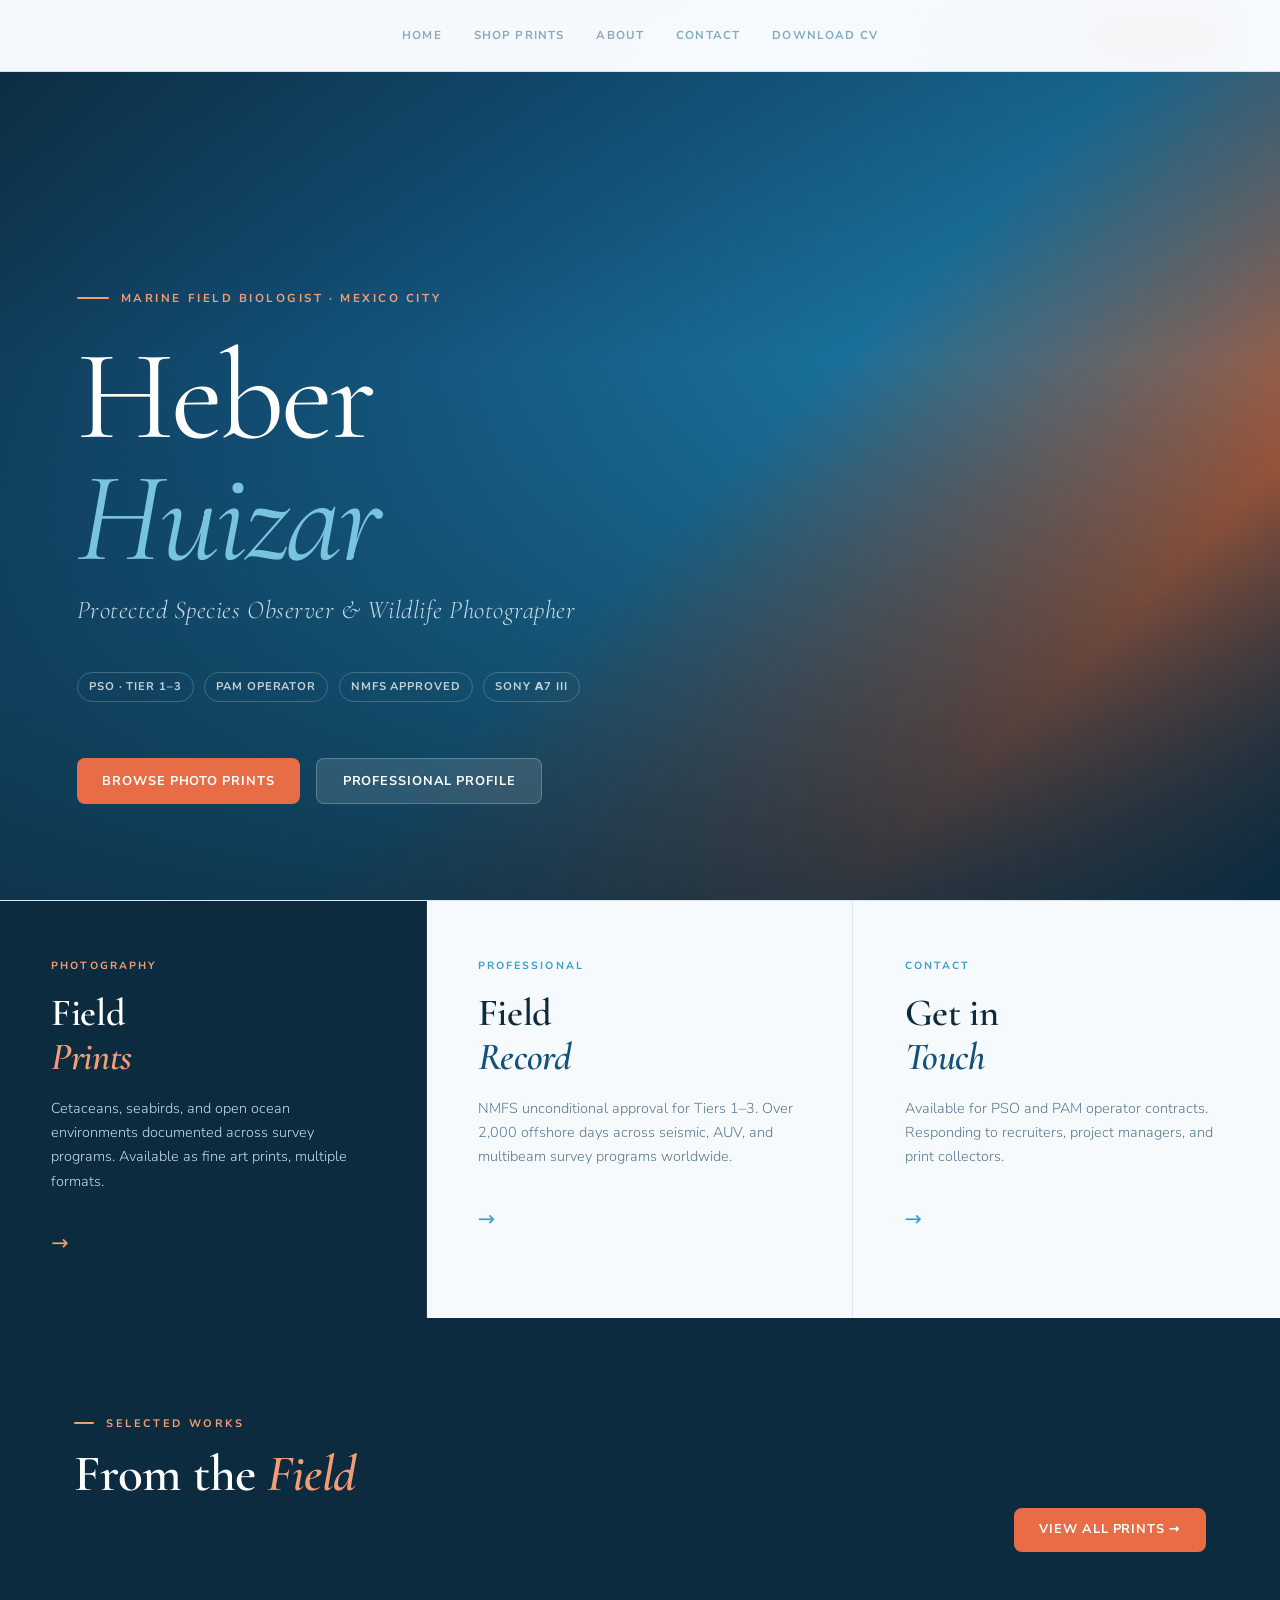
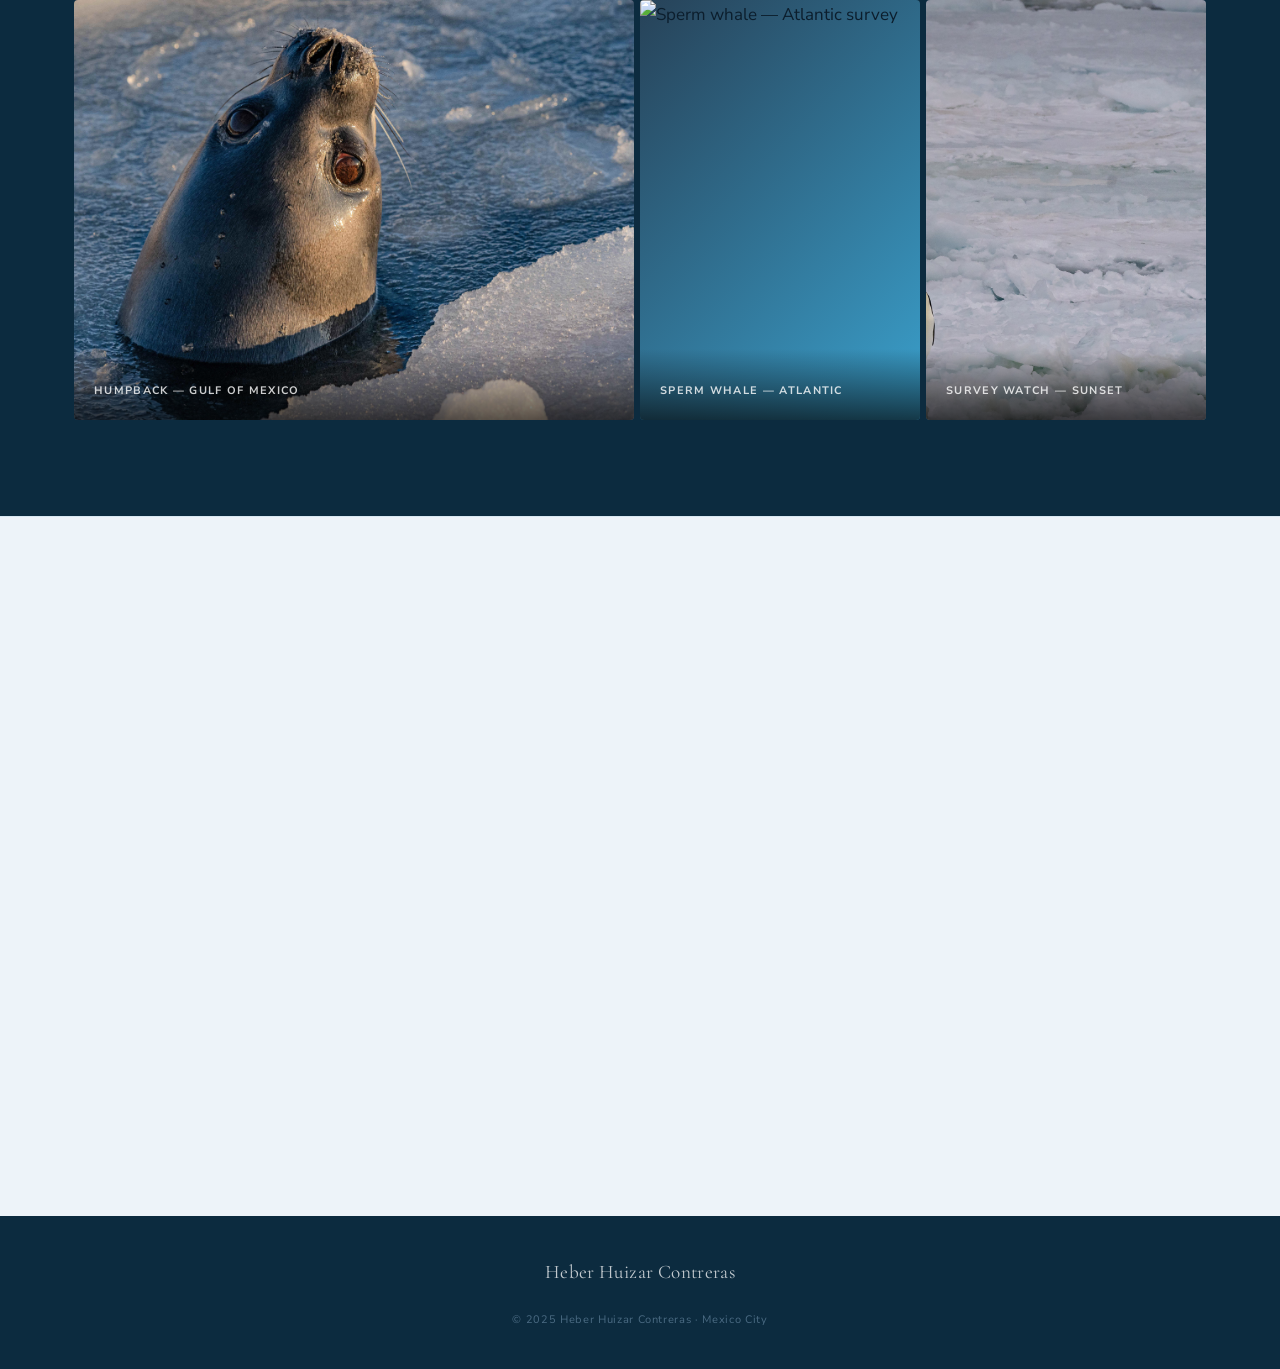
==== index.html @ abb244dd "Update index.html" ====
<!DOCTYPE html>
<html lang="en">
<head>
<meta charset="UTF-8">
<meta name="viewport" content="width=device-width, initial-scale=1.0">
<title>Heber Huizar Contreras — Marine Field Biologist & PSO</title>
<link rel="stylesheet" href="style.css">
<style>
#hero {
  min-height: 100vh;
  display: flex; flex-direction: column; justify-content: flex-end;
  padding: calc(var(--nav-h) + 6rem) clamp(1.5rem, 6vw, 5rem) 6rem;
  position: relative; overflow: hidden;
}
.hero-photo-bg {
  position: absolute; inset: 0;
  background:
    linear-gradient(180deg, rgba(12,43,63,0.3) 0%, rgba(12,43,63,0.1) 40%, rgba(12,43,63,0.82) 100%),
    linear-gradient(135deg, #0c2b3f 0%, #13527a 30%, #1b78a5 55%, #c06038 80%, #0c2b3f 100%);
}
.hero-content { position: relative; z-index: 1; max-width: var(--max-w); margin: 0 auto; width: 100%; }
.hero-eyebrow {
  display: inline-flex; align-items: center; gap: 0.75rem;
  font-size: 0.72rem; font-weight: 700; letter-spacing: 0.22em; text-transform: uppercase;
  color: var(--peach); margin-bottom: 1.75rem;
}
.hero-eyebrow::before { content: ''; width: 32px; height: 2px; background: var(--peach); border-radius: 2px; }
.hero-name {
  font-family: var(--serif);
  font-size: clamp(4rem, 10vw, 8.5rem);
  font-weight: 400; line-height: 0.95; color: #fff;
  letter-spacing: -0.025em; margin-bottom: 0.5rem;
}
.hero-name em { font-style: italic; color: var(--horizon); }
.hero-role {
  font-family: var(--serif); font-size: clamp(1.1rem, 2.5vw, 1.6rem);
  font-weight: 300; font-style: italic; color: var(--cloud);
  margin-bottom: 2.5rem; letter-spacing: 0.02em;
}
.hero-tags { display: flex; flex-wrap: wrap; gap: 0.65rem; margin-bottom: 3.5rem; }
.htag {
  font-size: 0.7rem; font-weight: 700; letter-spacing: 0.08em; text-transform: uppercase;
  border: 1.5px solid rgba(255,255,255,0.2); color: rgba(255,255,255,0.75);
  padding: 0.35em 1em; border-radius: 99px;
}
.hero-cta { display: flex; gap: 1rem; flex-wrap: wrap; }

/* PAGE CARDS */
#pages { background: var(--foam); border-top: 1px solid var(--mist); }
.pages-grid { display: grid; grid-template-columns: repeat(3, 1fr); }
.page-card {
  position: relative; overflow: hidden; text-decoration: none; display: block;
  border-right: 1px solid var(--mist); transition: background 0.25s;
}
.page-card:last-child { border-right: none; }
.page-card-inner {
  padding: 3.5rem clamp(2rem, 4vw, 3.5rem);
  display: flex; flex-direction: column; justify-content: space-between; min-height: 360px;
}
.page-card:hover { background: var(--pearl); }
.pc-tag { font-size: 0.65rem; font-weight: 700; letter-spacing: 0.2em; text-transform: uppercase; color: var(--shallow); margin-bottom: 1rem; }
.pc-title { font-family: var(--serif); font-size: clamp(1.6rem, 3vw, 2.4rem); font-weight: 600; color: var(--deep); line-height: 1.15; letter-spacing: -0.01em; margin-bottom: 1rem; flex: 1; }
.pc-title em { font-style: italic; color: var(--ocean); }
.pc-desc { font-size: 0.9rem; color: var(--ink-lt); font-weight: 300; line-height: 1.7; margin-bottom: 2rem; }
.pc-arrow { font-size: 1.3rem; color: var(--shallow); transition: transform 0.2s; }
.page-card:hover .pc-arrow { transform: translateX(6px); }
.page-card.dark { background: var(--deep); border-right-color: rgba(255,255,255,0.08); }
.page-card.dark:hover { background: var(--ocean); }
.page-card.dark .pc-tag { color: var(--peach); }
.page-card.dark .pc-title { color: #fff; }
.page-card.dark .pc-title em { color: var(--peach); }
.page-card.dark .pc-desc { color: var(--cloud); }
.page-card.dark .pc-arrow { color: var(--peach); }

/* FEATURED STRIP */
#featured { background: var(--deep); overflow: hidden; }
.featured-inner { max-width: var(--max-w); margin: 0 auto; padding: 6rem clamp(1.5rem, 5vw, 4rem); }
.featured-header { display: flex; align-items: flex-end; justify-content: space-between; flex-wrap: wrap; gap: 1rem; margin-bottom: 3rem; }
.featured-strip { display: grid; grid-template-columns: 2fr 1fr 1fr; gap: 6px; height: 420px; }
.fs-photo { position: relative; overflow: hidden; border-radius: 4px; cursor: pointer; }
.fs-photo img { width: 100%; height: 100%; object-fit: cover; object-position: center; display: block; transition: transform 0.55s cubic-bezier(0.25,0.46,0.45,0.94); }
.fs-photo:hover img { transform: scale(1.06); }
.fs-photo:nth-child(1) { background: linear-gradient(135deg, #13527a, #1b78a5); }
.fs-photo:nth-child(2) { background: linear-gradient(135deg, #274258, #3aa0cc); }
.fs-photo:nth-child(3) { background: linear-gradient(135deg, #c06038, #f0bc50); }
.fs-label {
  position: absolute; bottom: 0; left: 0; right: 0;
  padding: 2rem 1.25rem 1.25rem;
  background: linear-gradient(0deg, rgba(0,0,0,0.65) 0%, transparent 100%);
  font-size: 0.68rem; font-weight: 700; letter-spacing: 0.12em; text-transform: uppercase;
  color: rgba(255,255,255,0.8);
}

/* TEASER */
#teaser-about { background: var(--pearl); border-top: 1px solid var(--mist); }
.teaser-grid { display: grid; grid-template-columns: 1fr 1fr; gap: 6rem; align-items: center; }
.teaser-text p { color: var(--ink-mid); font-size: 1.05rem; font-weight: 300; line-height: 1.8; margin-bottom: 1.25rem; }
.teaser-stats { display: grid; grid-template-columns: 1fr 1fr; gap: 1px; background: var(--mist); border: 1px solid var(--mist); border-radius: var(--r); overflow: hidden; }
.sc { background: #fff; padding: 1.75rem 1.5rem; }
.sc-n { font-family: var(--serif); font-size: 3rem; font-weight: 300; color: var(--ocean); display: block; line-height: 1; margin-bottom: 0.4rem; }
.sc-l { font-size: 0.68rem; font-weight: 700; letter-spacing: 0.12em; text-transform: uppercase; color: var(--ink-lt); }

@media (max-width: 900px) {
  .pages-grid { grid-template-columns: 1fr; }
  .page-card { border-right: none; border-bottom: 1px solid var(--mist); }
  .page-card.dark { border-bottom-color: rgba(255,255,255,0.08); }
  .featured-strip { grid-template-columns: 1fr 1fr; height: auto; }
  .fs-photo { aspect-ratio: 4/3; height: auto; }
  .fs-photo:first-child { grid-column: span 2; }
  .teaser-grid { grid-template-columns: 1fr; gap: 3rem; }
}
</style>
</head>
<body>

<div class="lightbox" id="lightbox">
  <button class="lb-close" id="lb-close">✕</button>
  <button class="lb-nav lb-prev" id="lb-prev">‹</button>
  <img src="" alt="" id="lb-img">
  <button class="lb-nav lb-next" id="lb-next">›</button>
  <p class="lightbox-caption" id="lb-caption"></p>
</div>

<nav>
  <a href="index.html" class="nav-logo">
    Heber Huizar Contreras
    <span>Marine Biologist · PSO · PAM Operator</span>
  </a>
  <ul class="nav-links">
    <li><a href="index.html" class="active">Home</a></li>
    <li><a href="about.html">About</a></li>
    <li><a href="gallery.html" class="nav-shop-btn">Shop Prints</a></li>
  </ul>
</nav>

<header id="hero">
  <div class="hero-photo-bg"></div>
  <div class="hero-content">
    <p class="hero-eyebrow">Marine Field Biologist · Mexico City</p>
    <h1 class="hero-name">Heber<br><em>Huizar</em></h1>
    <p class="hero-role">Protected Species Observer &amp; Wildlife Photographer</p>
    <div class="hero-tags">
      <span class="htag">PSO · Tier 1–3</span>
      <span class="htag">PAM Operator</span>
      <span class="htag">NMFS Approved</span>
      <span class="htag">Sony α7 III</span>
    </div>
    <div class="hero-cta">
      <a href="gallery.html" class="btn btn-sunset">Browse Photo Prints</a>
      <a href="about.html" class="btn" style="background:rgba(255,255,255,0.12);color:#fff;border:1.5px solid rgba(255,255,255,0.22);">Professional Profile</a>
    </div>
  </div>
</header>

<section id="pages">
  <div class="pages-grid">
    <a href="gallery.html" class="page-card dark">
      <div class="page-card-inner">
        <div>
          <div class="pc-tag">Photography</div>
          <h2 class="pc-title">Field<br><em>Prints</em></h2>
          <p class="pc-desc">Cetaceans, seabirds, and open ocean environments documented across survey programs. Available as fine art prints, multiple formats.</p>
        </div>
        <span class="pc-arrow">→</span>
      </div>
    </a>
    <a href="about.html" class="page-card">
      <div class="page-card-inner">
        <div>
          <div class="pc-tag">Professional</div>
          <h2 class="pc-title">Field<br><em>Record</em></h2>
          <p class="pc-desc">NMFS unconditional approval for Tiers 1–3. Over 2,000 offshore days across seismic, AUV, and multibeam survey programs worldwide.</p>
        </div>
        <span class="pc-arrow">→</span>
      </div>
    </a>
    <a href="about.html#contact" class="page-card">
      <div class="page-card-inner">
        <div>
          <div class="pc-tag">Contact</div>
          <h2 class="pc-title">Get in<br><em>Touch</em></h2>
          <p class="pc-desc">Available for PSO and PAM operator contracts. Responding to recruiters, project managers, and print collectors.</p>
        </div>
        <span class="pc-arrow">→</span>
      </div>
    </a>
  </div>
</section>

<section id="featured">
  <div class="featured-inner">
    <div class="featured-header">
      <div>
        <p class="section-eyebrow light">Selected Works</p>
        <h2 class="section-title light">From the <em>Field</em></h2>
      </div>
      <a href="gallery.html" class="btn btn-sunset">View All Prints →</a>
    </div>
    <div class="featured-strip">
      <div class="fs-photo" data-src="hero-main.jpg" data-caption="Humpback whale — Gulf of Mexico">
        <img src="hero-main.jpg" alt="Humpback whale — Gulf of Mexico">
        <div class="fs-label">Humpback — Gulf of Mexico</div>
      </div>
      <div class="fs-photo" data-src="feature-02.jpg" data-caption="Sperm whale — Atlantic survey">
        <img src="feature-02.jpg" alt="Sperm whale — Atlantic survey">
        <div class="fs-label">Sperm whale — Atlantic</div>
      </div>
      <div class="fs-photo" data-src="feature-03.jpg" data-caption="Survey watch — sunset">
        <img src="feature-03.jpg" alt="Survey watch — sunset">
        <div class="fs-label">Survey watch — sunset</div>
      </div>
    </div>
  </div>
</section>

<section id="teaser-about">
  <div class="section-wrap" style="padding-top:6rem;padding-bottom:6rem;">
    <div class="teaser-grid">
      <div class="teaser-text reveal">
        <p class="section-eyebrow">About</p>
        <h2 class="section-title">Biologist, observer,<br><em>photographer.</em></h2>
        <p>A decade at sea watching for cetaceans during geophysical surveys teaches you patience, precision, and how to read the ocean. That same attention carries into every photograph.</p>
        <p>NMFS unconditional approval for all geophysical survey tiers. M.A. in Environmental Management (COLEF). Proficient with PAMguard, Resonance, QuietSea, and Spectrogram.</p>
        <a href="about.html" class="btn btn-ghost" style="margin-top:1.5rem;">Full professional profile →</a>
      </div>
      <div class="reveal reveal-delay-1">
        <div class="teaser-stats">
          <div class="sc"><span class="sc-n">2,000+</span><span class="sc-l">Offshore Days</span></div>
          <div class="sc"><span class="sc-n">10+</span><span class="sc-l">Years Active</span></div>
          <div class="sc"><span class="sc-n">3</span><span class="sc-l">NMFS Survey Tiers</span></div>
          <div class="sc"><span class="sc-n">2</span><span class="sc-l">Publications</span></div>
        </div>
      </div>
    </div>
  </div>
</section>

<footer>
  <div class="footer-logo">Heber Huizar Contreras</div>
  <nav class="footer-nav">
    <a href="index.html">Home</a>
    <a href="gallery.html">Shop Prints</a>
    <a href="about.html">About</a>
    <a href="about.html#contact">Contact</a>
    <a href="Huizar_Contreras_CV.pdf" download>Download CV</a>
  </nav>
  <span class="footer-copy">© 2025 Heber Huizar Contreras · Mexico City</span>
</footer>

<script>
const revealEls = document.querySelectorAll('.reveal');
const obs = new IntersectionObserver(entries => {
  entries.forEach(e => { if (e.isIntersecting) { e.target.classList.add('visible'); obs.unobserve(e.target); }});
}, { threshold: 0.1 });
revealEls.forEach(el => obs.observe(el));

const fsPhotos = document.querySelectorAll('.fs-photo[data-src]');
const lb = document.getElementById('lightbox');
const lbImg = document.getElementById('lb-img');
const lbCap = document.getElementById('lb-caption');
let cur = 0;
function openLb(i) { cur = i; lbImg.src = fsPhotos[i].dataset.src; lbCap.textContent = fsPhotos[i].dataset.caption || ''; lb.classList.add('active'); document.body.style.overflow = 'hidden'; }
function closeLb() { lb.classList.remove('active'); document.body.style.overflow = ''; }
fsPhotos.forEach((p, i) => p.addEventListener('click', () => openLb(i)));
document.getElementById('lb-close').addEventListener('click', closeLb);
lb.addEventListener('click', e => { if (e.target === lb) closeLb(); });
document.getElementById('lb-prev').addEventListener('click', e => { e.stopPropagation(); openLb((cur - 1 + fsPhotos.length) % fsPhotos.length); });
document.getElementById('lb-next').addEventListener('click', e => { e.stopPropagation(); openLb((cur + 1) % fsPhotos.length); });
document.addEventListener('keydown', e => {
  if (!lb.classList.contains('active')) return;
  if (e.key === 'Escape') closeLb();
  if (e.key === 'ArrowLeft') openLb((cur - 1 + fsPhotos.length) % fsPhotos.length);
  if (e.key === 'ArrowRight') openLb((cur + 1) % fsPhotos.length);
});
</script>
</body>
</html>
---- style.css ----
/* ═══════════════════════════════════════════════════════
   HEBER HUIZAR CONTRERAS — Ocean Portfolio
   Palette: deep sea → shallows → horizon → sunset → clouds
═══════════════════════════════════════════════════════ */
@import url('https://fonts.googleapis.com/css2?family=Cormorant+Garamond:ital,wght@0,300;0,400;0,600;1,300;1,400;1,600&family=Nunito+Sans:wght@300;400;600;700&display=swap');

:root {
  --foam:      #f7fafd;
  --pearl:     #edf3f9;
  --mist:      #d8e8f2;
  --deep:      #0c2b3f;
  --ocean:     #13527a;
  --mid:       #1b78a5;
  --shallow:   #3aa0cc;
  --horizon:   #78c3de;
  --coral:     #e86d46;
  --peach:     #f29d74;
  --golden:    #f0bc50;
  --blush:     #f5d9c0;
  --cloud:     #c5dae8;
  --silver:    #8dafc4;
  --slate:     #4a6a82;
  --ink:       #0c1e2d;
  --ink-mid:   #274258;
  --ink-lt:    #587a92;
  --ink-dim:   #88aabf;
  --border:    rgba(19, 82, 122, 0.13);
  --border-lt: rgba(19, 82, 122, 0.07);
  --serif: 'Cormorant Garamond', Georgia, serif;
  --sans:  'Nunito Sans', system-ui, sans-serif;
  --nav-h: 72px;
  --max-w: 1260px;
  --r: 8px;
}

*, *::before, *::after { box-sizing: border-box; margin: 0; padding: 0; }
html { scroll-behavior: smooth; font-size: 16px; }
body {
  background: var(--foam);
  color: var(--ink);
  font-family: var(--sans);
  font-size: 1.0625rem;
  line-height: 1.75;
  overflow-x: hidden;
}
::selection { background: var(--shallow); color: #fff; }

/* ── NAV ── */
nav {
  position: fixed; top: 0; left: 0; right: 0;
  height: var(--nav-h);
  display: flex; align-items: center; justify-content: space-between;
  padding: 0 clamp(1.5rem, 5vw, 4rem);
  background: rgba(247, 250, 253, 0.93);
  backdrop-filter: blur(18px);
  border-bottom: 1px solid var(--border);
  z-index: 200;
}

.nav-logo {
  font-family: var(--serif);
  font-size: 1.3rem;
  font-weight: 600;
  color: var(--ocean);
  text-decoration: none;
  letter-spacing: 0.01em;
  line-height: 1;
}
.nav-logo span {
  display: block;
  font-family: var(--sans);
  font-size: 0.58rem;
  font-weight: 700;
  letter-spacing: 0.2em;
  text-transform: uppercase;
  color: var(--ink-lt);
  margin-top: 3px;
}

.nav-links { display: flex; gap: 1.75rem; list-style: none; align-items: center; }
.nav-links a {
  font-size: 0.76rem;
  font-weight: 700;
  letter-spacing: 0.06em;
  text-transform: uppercase;
  color: var(--ink-mid);
  text-decoration: none;
  transition: color 0.2s;
}
.nav-links a:hover,
.nav-links a.active { color: var(--ocean); }

.nav-shop-btn {
  background: var(--coral) !important;
  color: #fff !important;
  padding: 0.45em 1.3em;
  border-radius: 99px;
  transition: background 0.2s, transform 0.15s !important;
}
.nav-shop-btn:hover { background: #c8562f !important; transform: translateY(-1px); }

/* ── SECTION BASE ── */
.section-wrap {
  max-width: var(--max-w);
  margin: 0 auto;
  padding: 7rem clamp(1.5rem, 5vw, 4rem);
}

.section-eyebrow {
  font-size: 0.68rem;
  font-weight: 700;
  letter-spacing: 0.24em;
  text-transform: uppercase;
  color: var(--shallow);
  margin-bottom: 0.75rem;
  display: flex; align-items: center; gap: 0.75rem;
}
.section-eyebrow::before {
  content: '';
  width: 20px; height: 2px;
  background: var(--shallow);
  border-radius: 2px;
}

.section-title {
  font-family: var(--serif);
  font-size: clamp(2rem, 4.5vw, 3.2rem);
  font-weight: 600;
  color: var(--deep);
  line-height: 1.15;
  margin-bottom: 3rem;
  letter-spacing: -0.01em;
}
.section-title em { font-style: italic; color: var(--ocean); }

/* on dark backgrounds */
.section-title.light { color: #fff; }
.section-title.light em { color: var(--peach); }
.section-eyebrow.light { color: var(--peach); }
.section-eyebrow.light::before { background: var(--peach); }

.rule {
  height: 1px;
  background: linear-gradient(90deg, transparent, var(--mist), transparent);
  margin: 0 clamp(1.5rem, 5vw, 4rem);
}

/* ── BUTTONS ── */
.btn {
  display: inline-flex; align-items: center; gap: 0.55rem;
  font-family: var(--sans);
  font-size: 0.8rem;
  font-weight: 700;
  letter-spacing: 0.07em;
  text-transform: uppercase;
  padding: 0.85em 2em;
  border-radius: var(--r);
  text-decoration: none;
  transition: all 0.2s;
  cursor: pointer; border: none;
}
.btn-primary { background: var(--ocean); color: #fff; }
.btn-primary:hover { background: var(--deep); transform: translateY(-2px); box-shadow: 0 8px 24px rgba(19,82,122,0.25); }
.btn-sunset { background: var(--coral); color: #fff; }
.btn-sunset:hover { background: #c8562f; transform: translateY(-2px); box-shadow: 0 8px 24px rgba(232,109,70,0.3); }
.btn-ghost {
  background: transparent;
  color: var(--ocean);
  border: 1.5px solid var(--border);
}
.btn-ghost:hover { border-color: var(--ocean); background: rgba(19,82,122,0.05); }

/* ── FOOTER ── */
footer {
  background: var(--deep);
  color: var(--cloud);
  padding: 2.5rem clamp(1.5rem, 5vw, 4rem);
  display: flex;
  flex-direction: column;
  align-items: center;
  gap: 1.25rem;
}
.footer-logo {
  font-family: var(--serif);
  font-size: 1.2rem;
  color: rgba(255,255,255,0.75);
  letter-spacing: 0.02em;
}
.footer-nav { display: flex; gap: 2rem; flex-wrap: wrap; justify-content: center; }
.footer-nav a {
  font-size: 0.72rem;
  font-weight: 700;
  letter-spacing: 0.1em;
  text-transform: uppercase;
  color: var(--ink-dim);
  text-decoration: none;
  transition: color 0.2s;
}
.footer-nav a:hover { color: var(--peach); }
.footer-copy {
  font-size: 0.68rem;
  color: var(--slate);
  letter-spacing: 0.06em;
}

/* ── REVEAL ANIMATION ── */
.reveal {
  opacity: 0;
  transform: translateY(28px);
  transition: opacity 0.75s ease, transform 0.75s ease;
}
.reveal.visible { opacity: 1; transform: none; }
.reveal-delay-1 { transition-delay: 0.1s; }
.reveal-delay-2 { transition-delay: 0.2s; }
.reveal-delay-3 { transition-delay: 0.3s; }

/* ── LIGHTBOX ── */
.lightbox {
  position: fixed; inset: 0;
  background: rgba(10, 22, 35, 0.97);
  z-index: 1000;
  display: none;
  align-items: center;
  justify-content: center;
  padding: 2rem;
}
.lightbox.active { display: flex; }
.lightbox img { max-width: 90vw; max-height: 85vh; object-fit: contain; border-radius: 4px; }
.lightbox-caption {
  position: absolute; bottom: 2rem; left: 50%; transform: translateX(-50%);
  font-size: 0.72rem; letter-spacing: 0.12em; text-transform: uppercase;
  color: var(--ink-dim); white-space: nowrap;
}
.lb-close {
  position: absolute; top: 1.5rem; right: 1.5rem;
  width: 42px; height: 42px;
  border: 1px solid rgba(255,255,255,0.15);
  background: none; color: var(--ink-dim);
  font-size: 1rem; cursor: pointer;
  display: flex; align-items: center; justify-content: center;
  border-radius: var(--r);
  transition: color 0.2s, border-color 0.2s;
}
.lb-close:hover { color: var(--peach); border-color: var(--peach); }
.lb-nav {
  position: absolute; top: 50%; transform: translateY(-50%);
  width: 46px; height: 46px;
  border: 1px solid rgba(255,255,255,0.15);
  background: none; color: var(--ink-dim);
  font-size: 1.2rem; cursor: pointer;
  display: flex; align-items: center; justify-content: center;
  border-radius: var(--r);
  transition: color 0.2s, border-color 0.2s;
}
.lb-nav:hover { color: var(--peach); border-color: var(--peach); }
.lb-prev { left: 1.5rem; }
.lb-next { right: 1.5rem; }

@media (max-width: 768px) {
  .nav-links { display: none; }
}
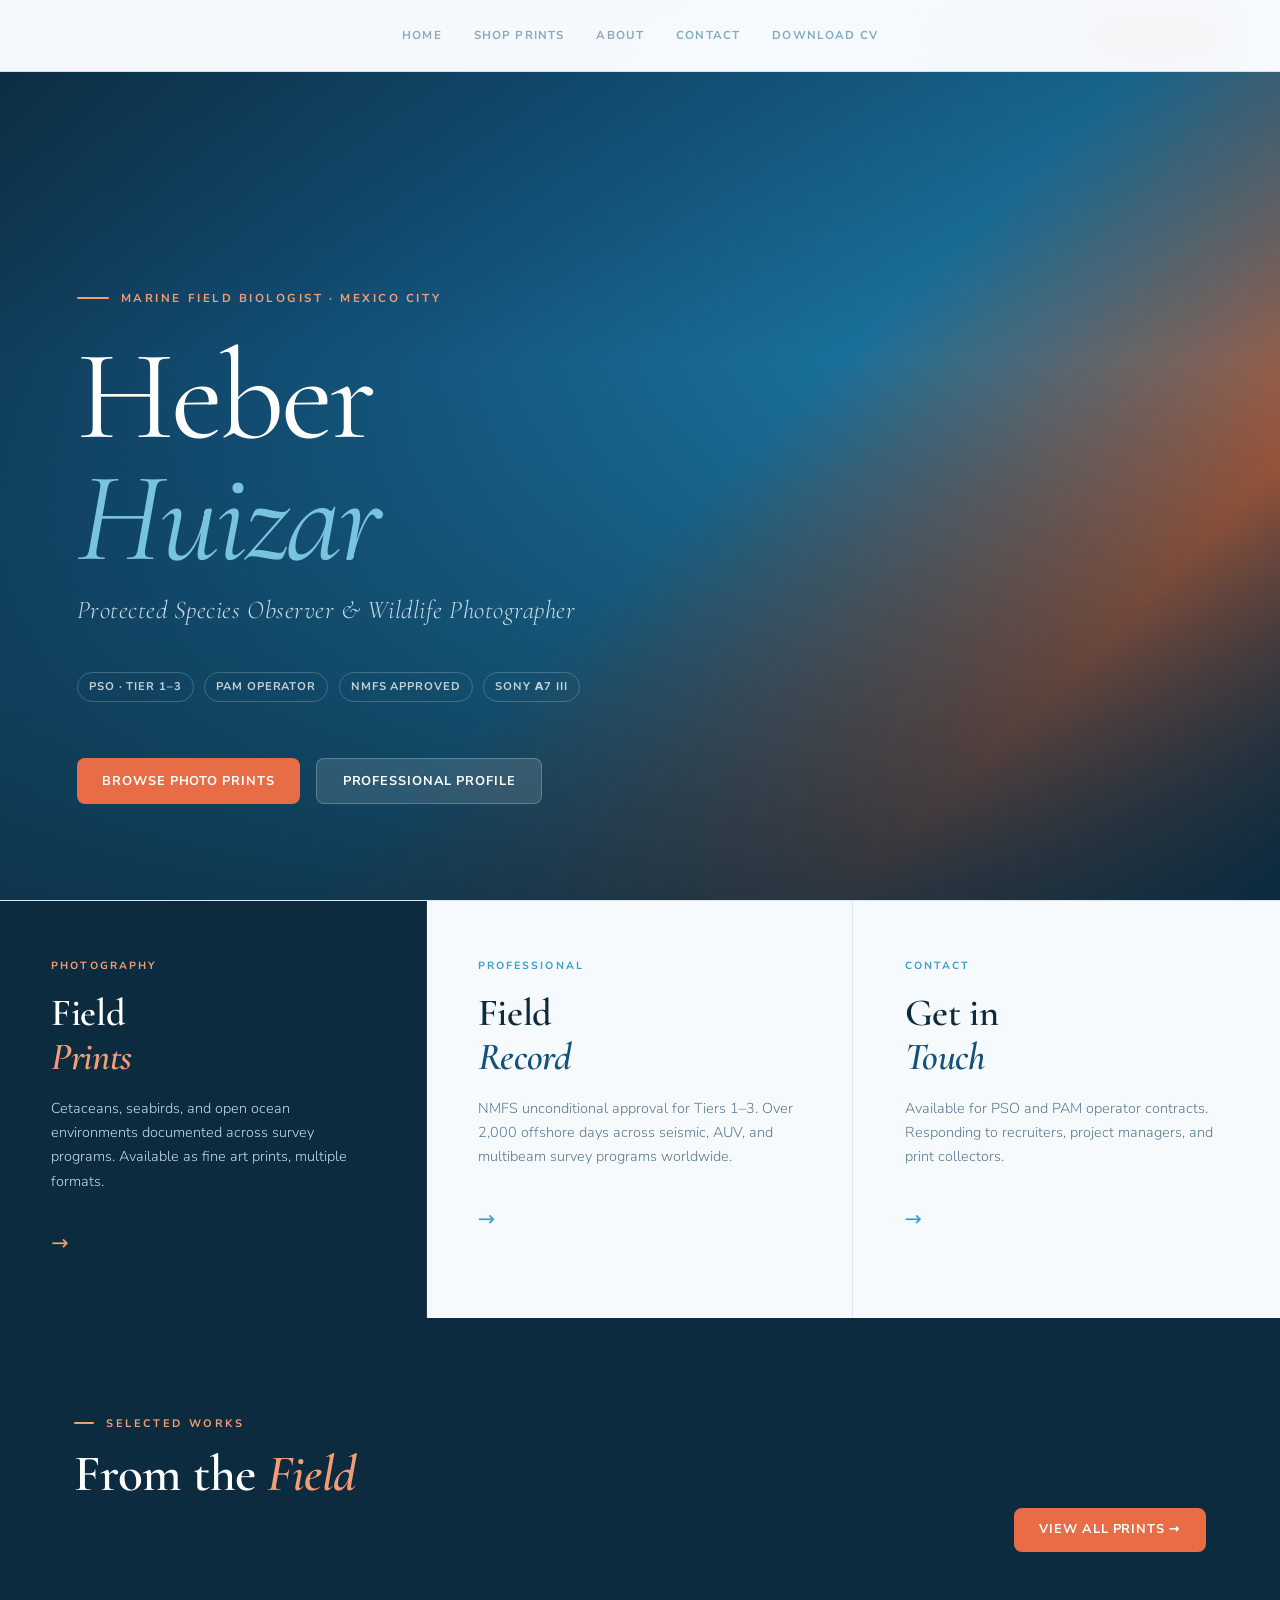
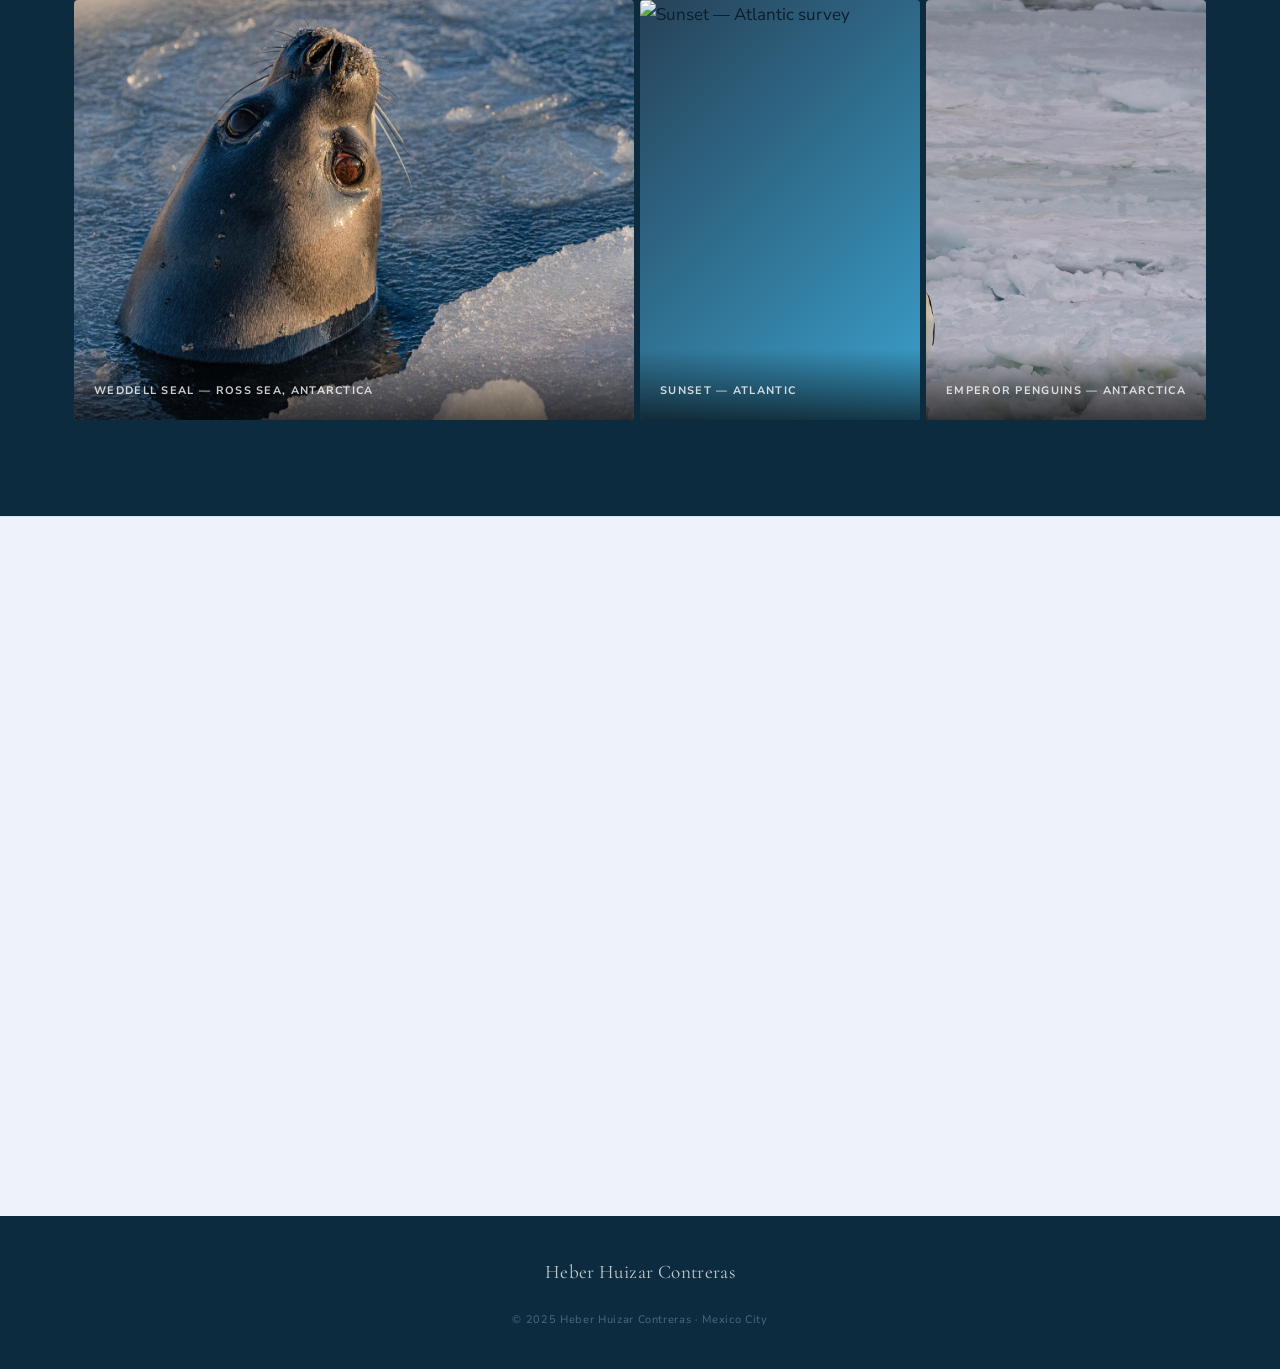
==== commit 079aba48: "Update index.html" ====
--- a/index.html
+++ b/index.html
@@ -197,17 +197,17 @@
       <a href="gallery.html" class="btn btn-sunset">View All Prints →</a>
     </div>
     <div class="featured-strip">
-      <div class="fs-photo" data-src="hero-main.jpg" data-caption="Humpback whale — Gulf of Mexico">
-        <img src="hero-main.jpg" alt="Humpback whale — Gulf of Mexico">
-        <div class="fs-label">Humpback — Gulf of Mexico</div>
-      </div>
-      <div class="fs-photo" data-src="feature-02.jpg" data-caption="Sperm whale — Atlantic survey">
-        <img src="feature-02.jpg" alt="Sperm whale — Atlantic survey">
-        <div class="fs-label">Sperm whale — Atlantic</div>
+      <div class="fs-photo" data-src="hero-main.jpg" data-caption="Weddell seal — Ross Sea, Antarctica">
+        <img src="hero-main.jpg" alt="Weddell seal — Ross Sea, Antarctica">
+        <div class="fs-label">Weddell seal — Ross Sea, Antarctica</div>
+      </div>
+      <div class="fs-photo" data-src="feature-02.jpg" data-caption="Sunset — Atlantic survey">
+        <img src="feature-02.jpg" alt="Sunset — Atlantic survey">
+        <div class="fs-label">Sunset — Atlantic</div>
       </div>
       <div class="fs-photo" data-src="feature-03.jpg" data-caption="Survey watch — sunset">
-        <img src="feature-03.jpg" alt="Survey watch — sunset">
-        <div class="fs-label">Survey watch — sunset</div>
+        <img src="feature-03.jpg" alt="Emperor penguins — Antarctica">
+        <div class="fs-label">Emperor penguins — Antarctica</div>
       </div>
     </div>
   </div>
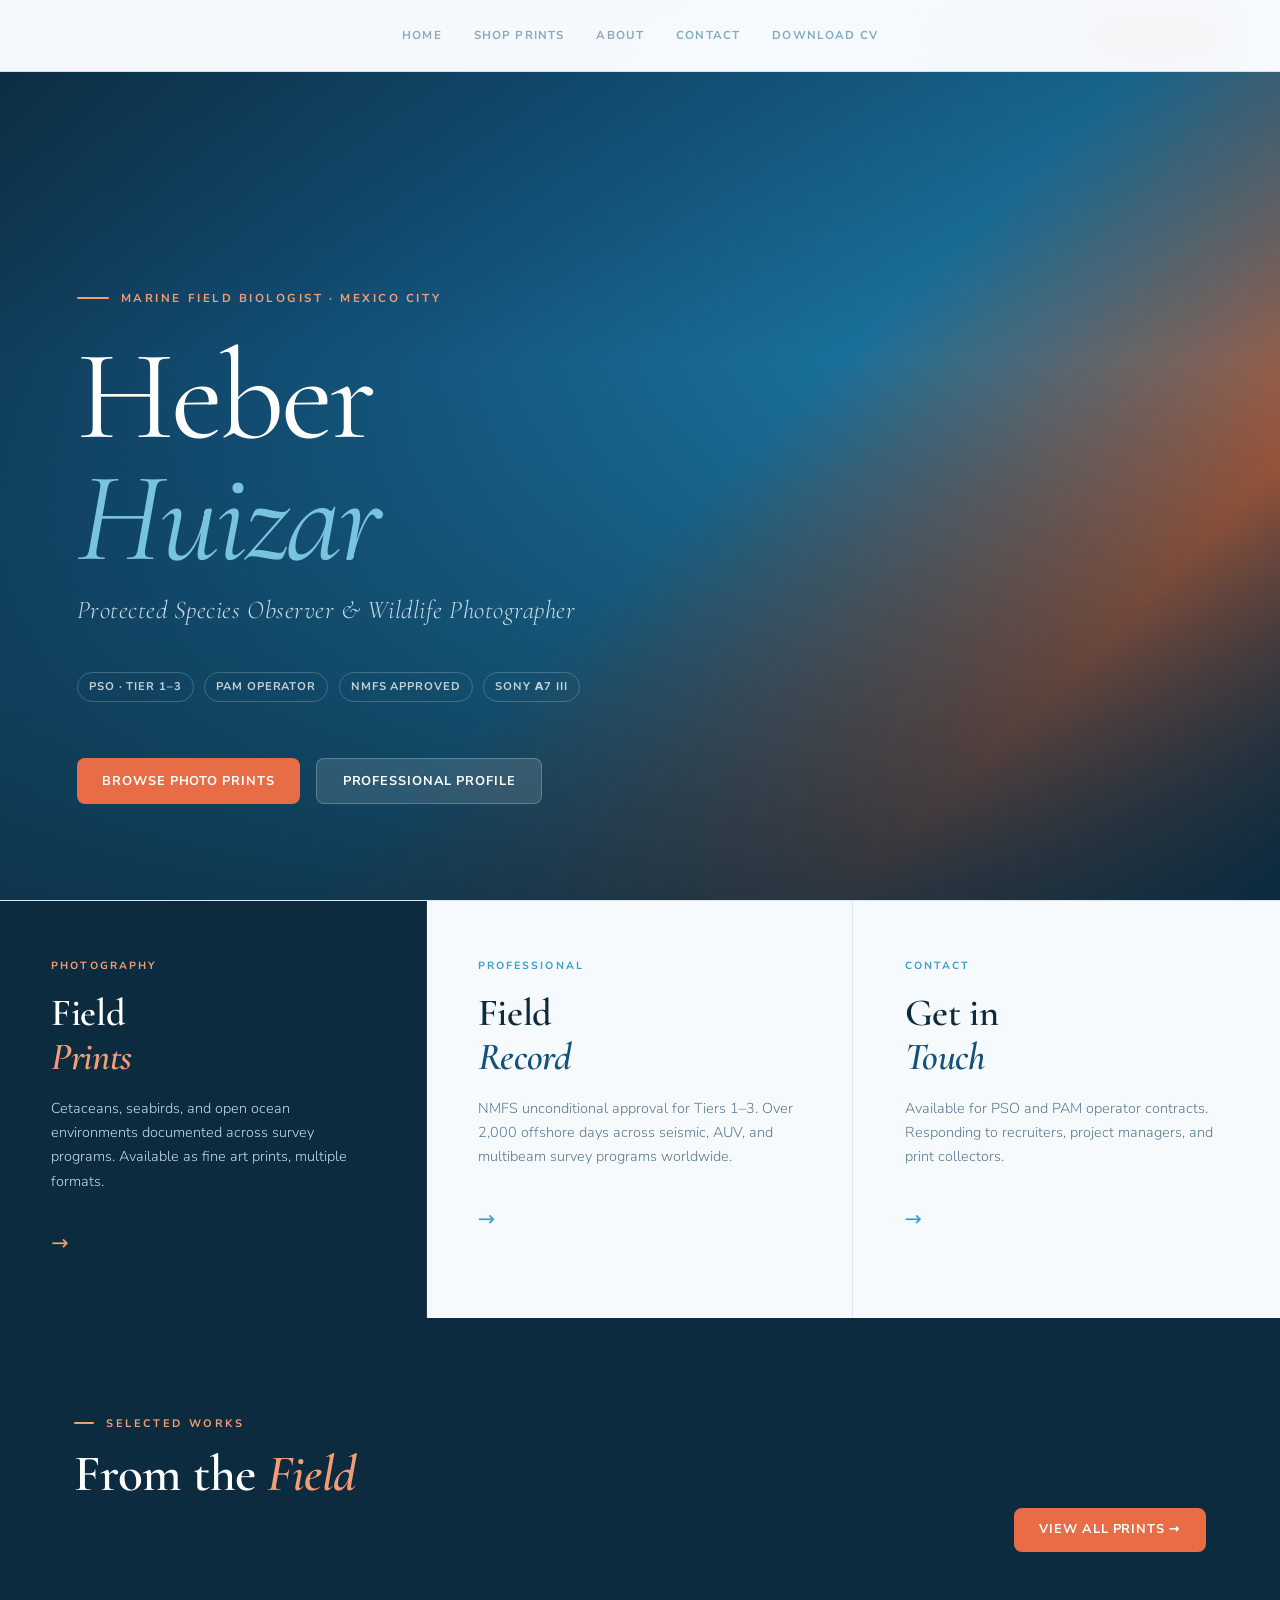
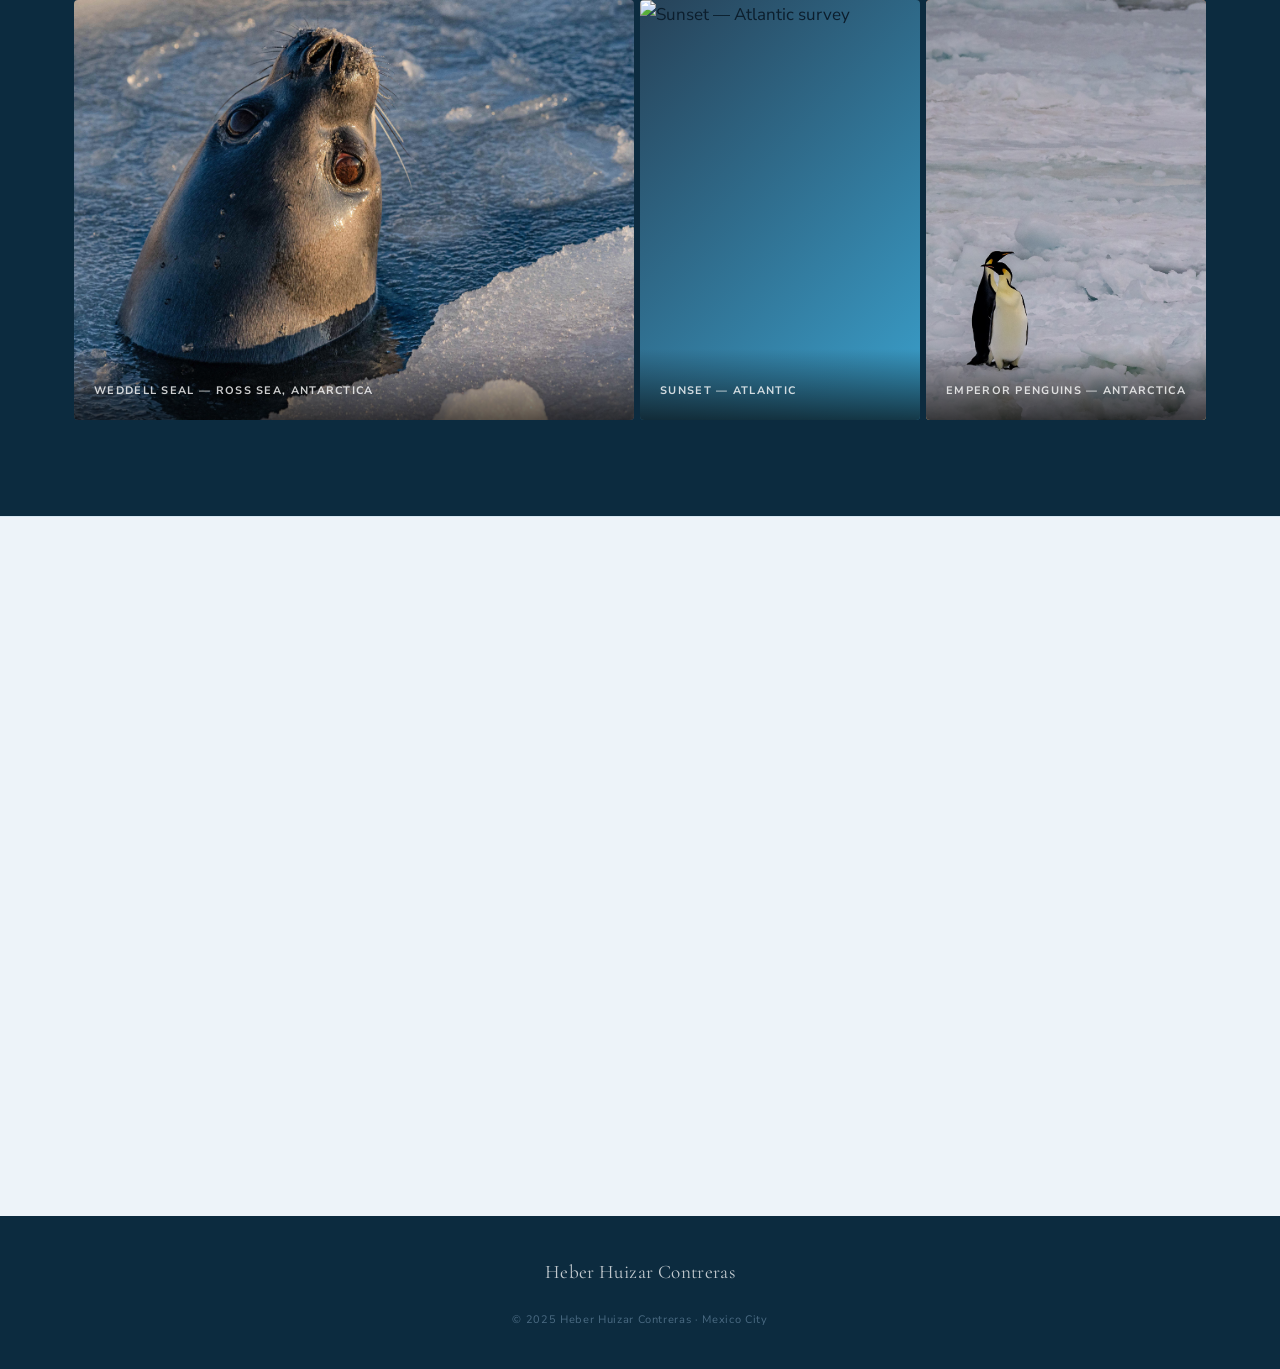
==== commit 91b56c1c: "Update index.html" ====
--- a/index.html
+++ b/index.html
@@ -78,7 +78,7 @@
 .featured-header { display: flex; align-items: flex-end; justify-content: space-between; flex-wrap: wrap; gap: 1rem; margin-bottom: 3rem; }
 .featured-strip { display: grid; grid-template-columns: 2fr 1fr 1fr; gap: 6px; height: 420px; }
 .fs-photo { position: relative; overflow: hidden; border-radius: 4px; cursor: pointer; }
-.fs-photo img { width: 100%; height: 100%; object-fit: cover; object-position: center; display: block; transition: transform 0.55s cubic-bezier(0.25,0.46,0.45,0.94); }
+.fs-photo img { width: 100%; height: 100%; object-fit: cover; object-position: center; display: block; transition: transform 0.55s cubic-bezier(0.25,0.46,0.45,0.94); } .fs-photo:nth-child(3) img { object-position: 30% 70%; }
 .fs-photo:hover img { transform: scale(1.06); }
 .fs-photo:nth-child(1) { background: linear-gradient(135deg, #13527a, #1b78a5); }
 .fs-photo:nth-child(2) { background: linear-gradient(135deg, #274258, #3aa0cc); }
@@ -205,7 +205,7 @@
         <img src="feature-02.jpg" alt="Sunset — Atlantic survey">
         <div class="fs-label">Sunset — Atlantic</div>
       </div>
-      <div class="fs-photo" data-src="feature-03.jpg" data-caption="Survey watch — sunset">
+      <div class="fs-photo" data-src="feature-03.jpg" data-caption="Emperor penguins — Antarctica">
         <img src="feature-03.jpg" alt="Emperor penguins — Antarctica">
         <div class="fs-label">Emperor penguins — Antarctica</div>
       </div>
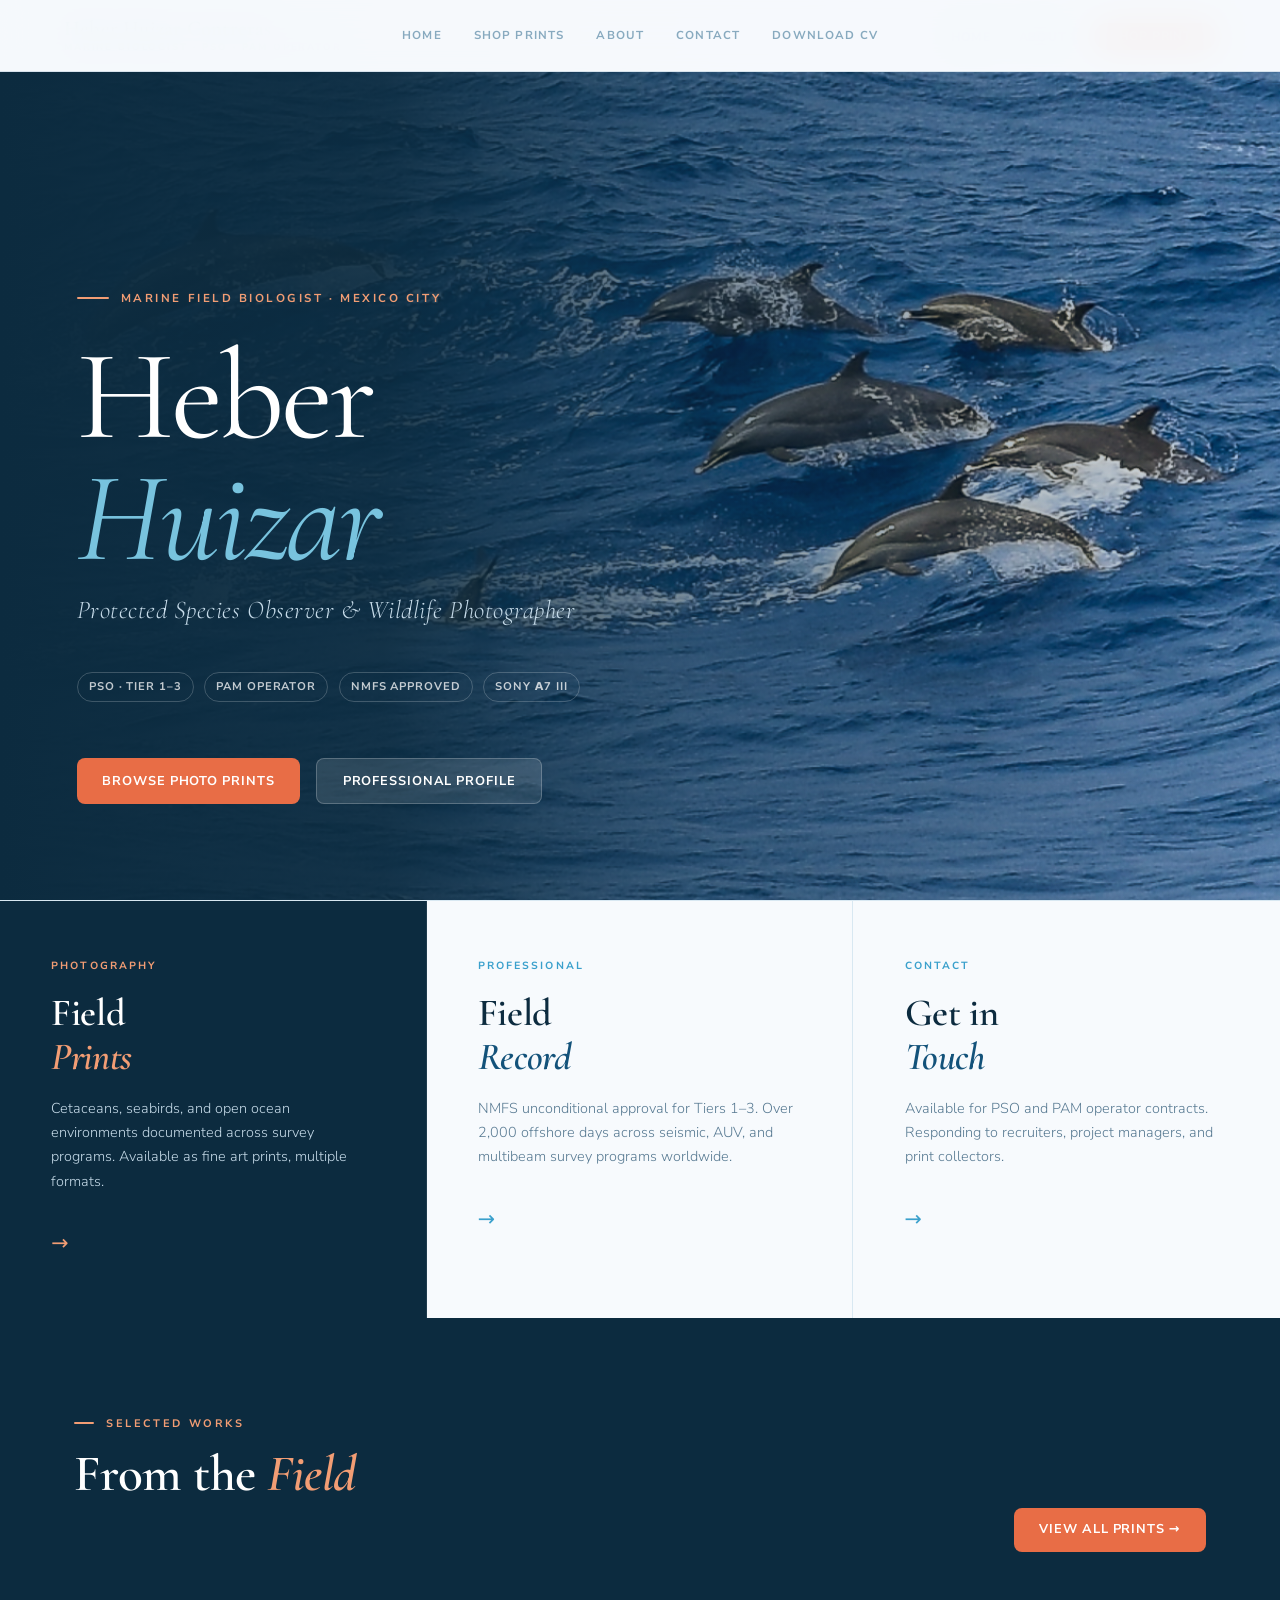
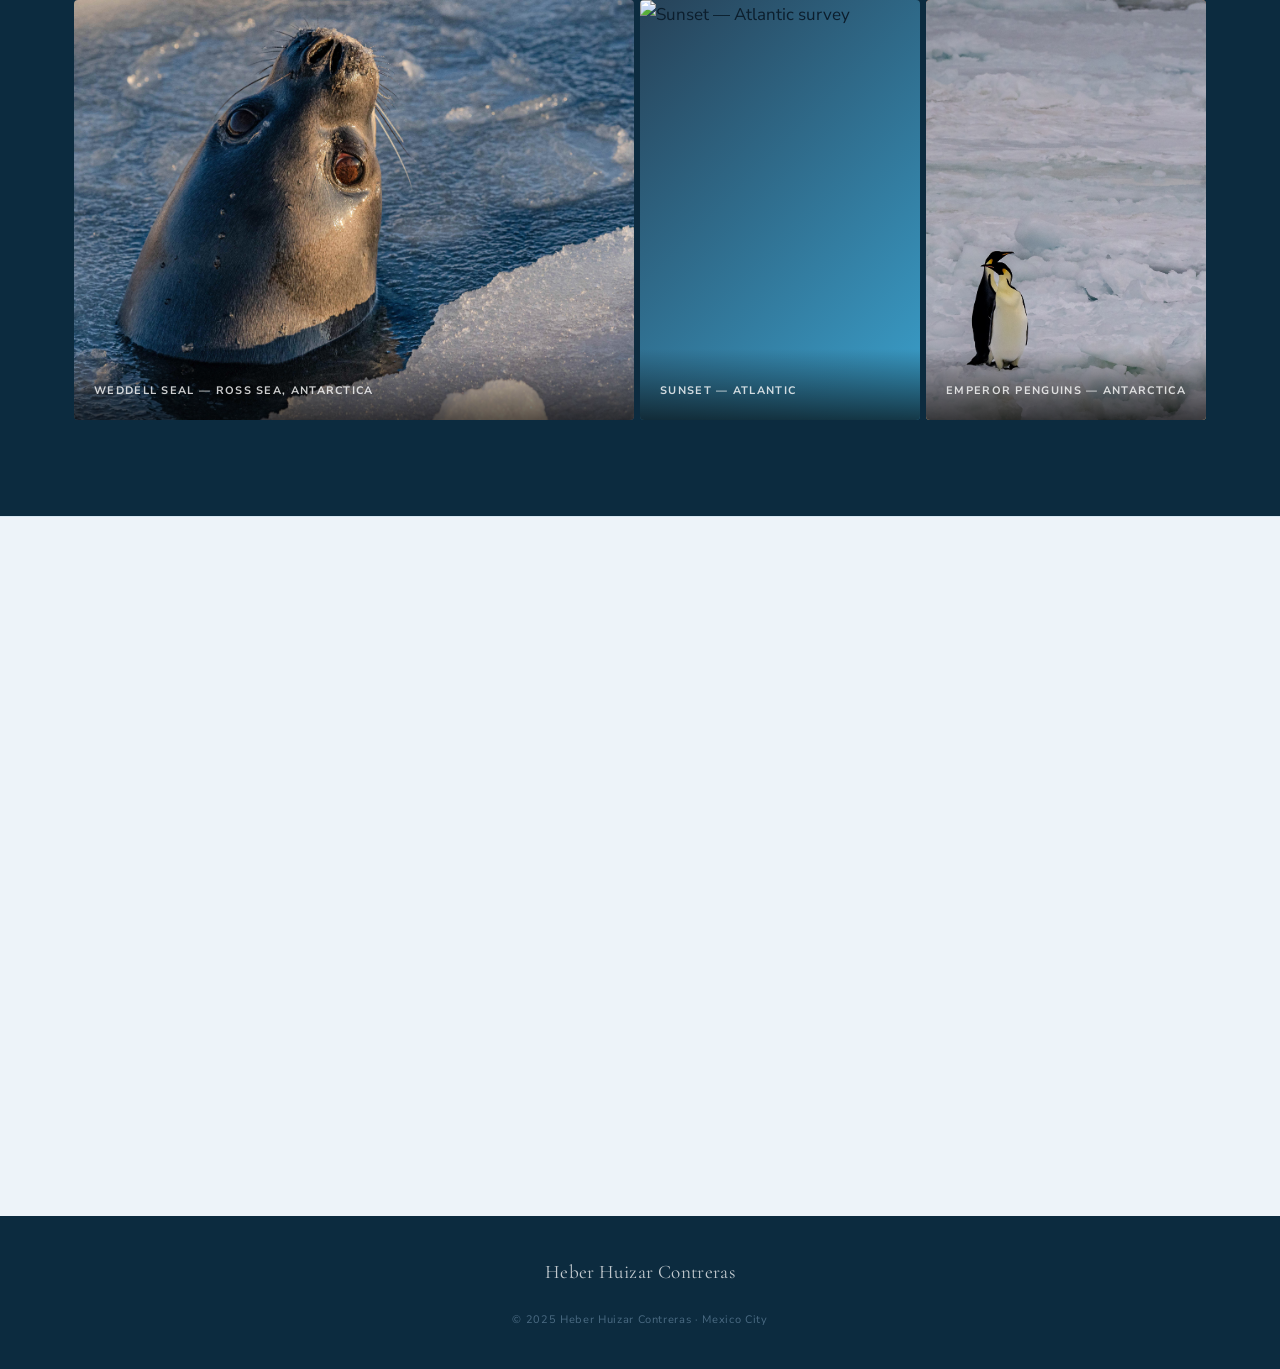
==== commit 23a60e04: "Update index.html" ====
--- a/index.html
+++ b/index.html
@@ -15,8 +15,12 @@
 .hero-photo-bg {
   position: absolute; inset: 0;
   background:
-    linear-gradient(180deg, rgba(12,43,63,0.3) 0%, rgba(12,43,63,0.1) 40%, rgba(12,43,63,0.82) 100%),
-    linear-gradient(135deg, #0c2b3f 0%, #13527a 30%, #1b78a5 55%, #c06038 80%, #0c2b3f 100%);
+    linear-gradient(90deg, 
+      rgba(12,43,63,1) 0%, 
+      rgba(12,43,63,0.92) 30%, 
+      rgba(12,43,63,0.5) 55%, 
+      rgba(12,43,63,0.15) 100%),
+    url('hero-bg.jpg') center/cover no-repeat;
 }
 .hero-content { position: relative; z-index: 1; max-width: var(--max-w); margin: 0 auto; width: 100%; }
 .hero-eyebrow {
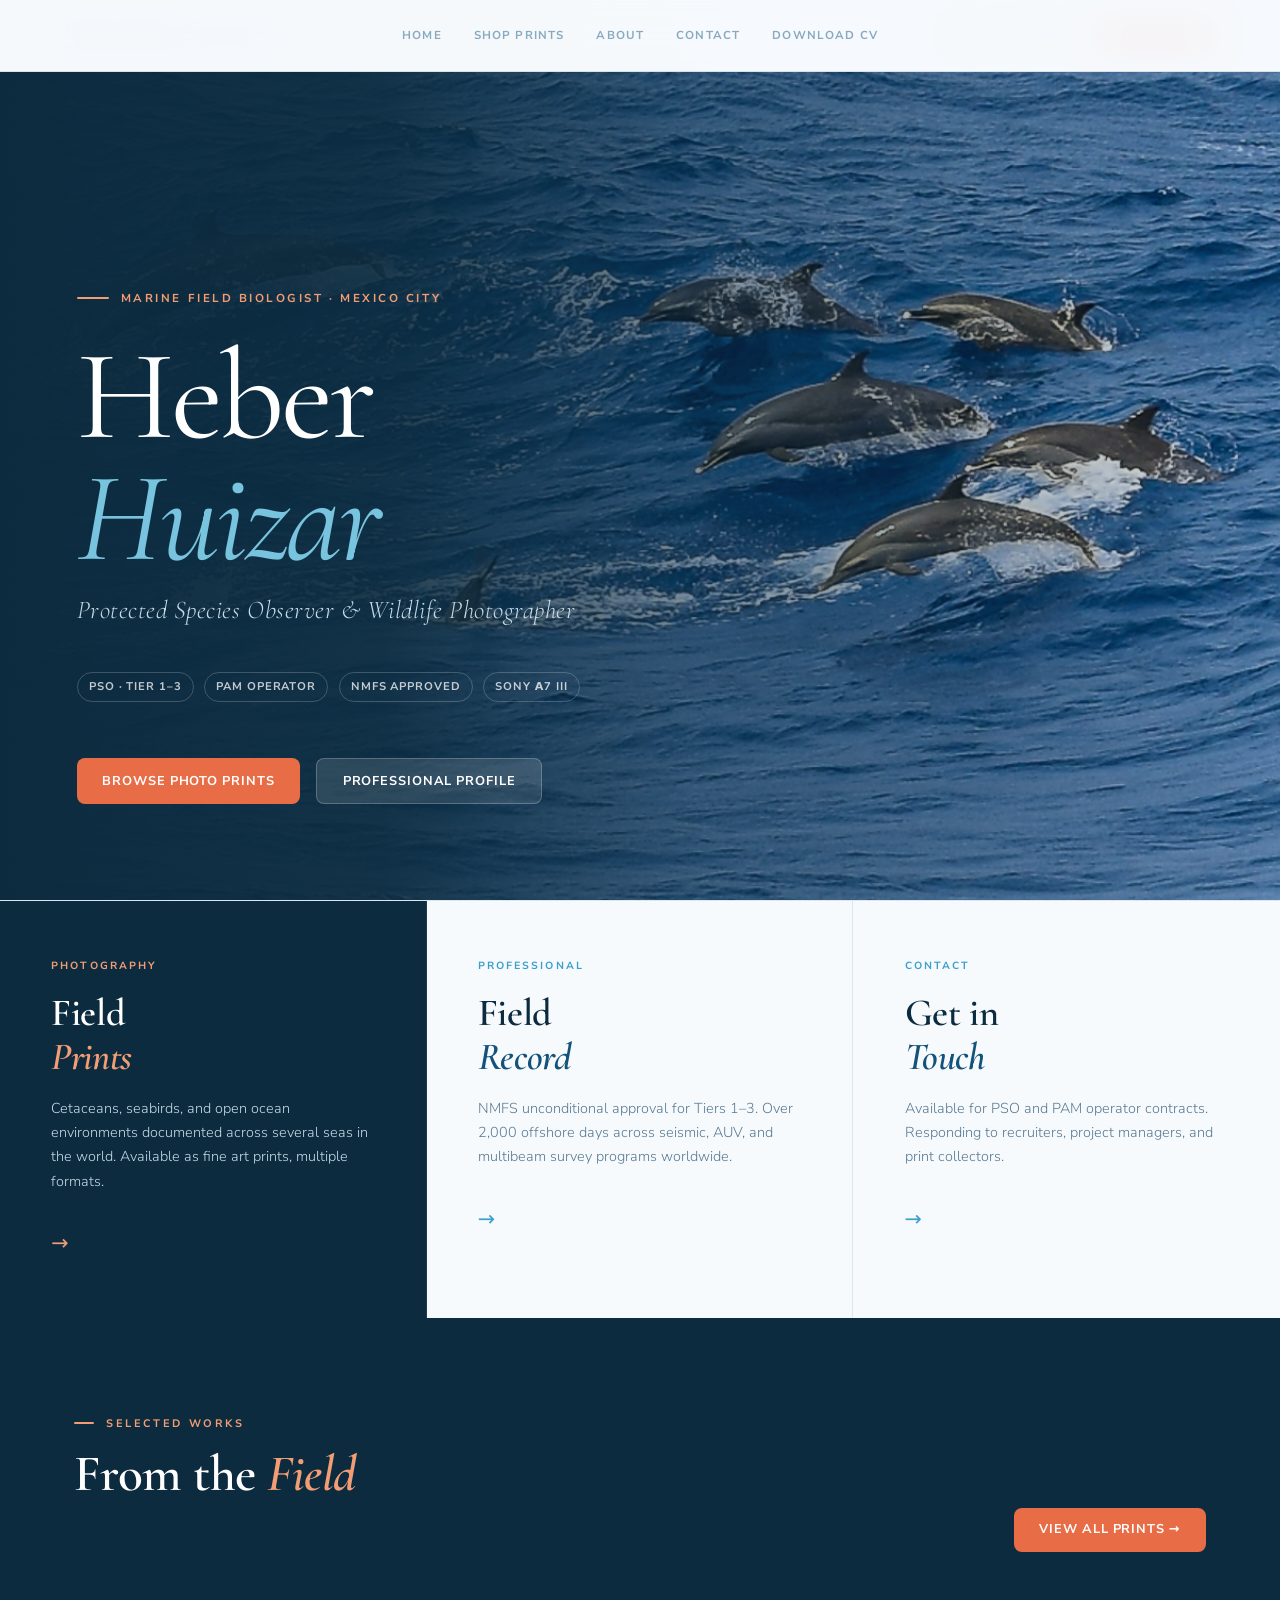
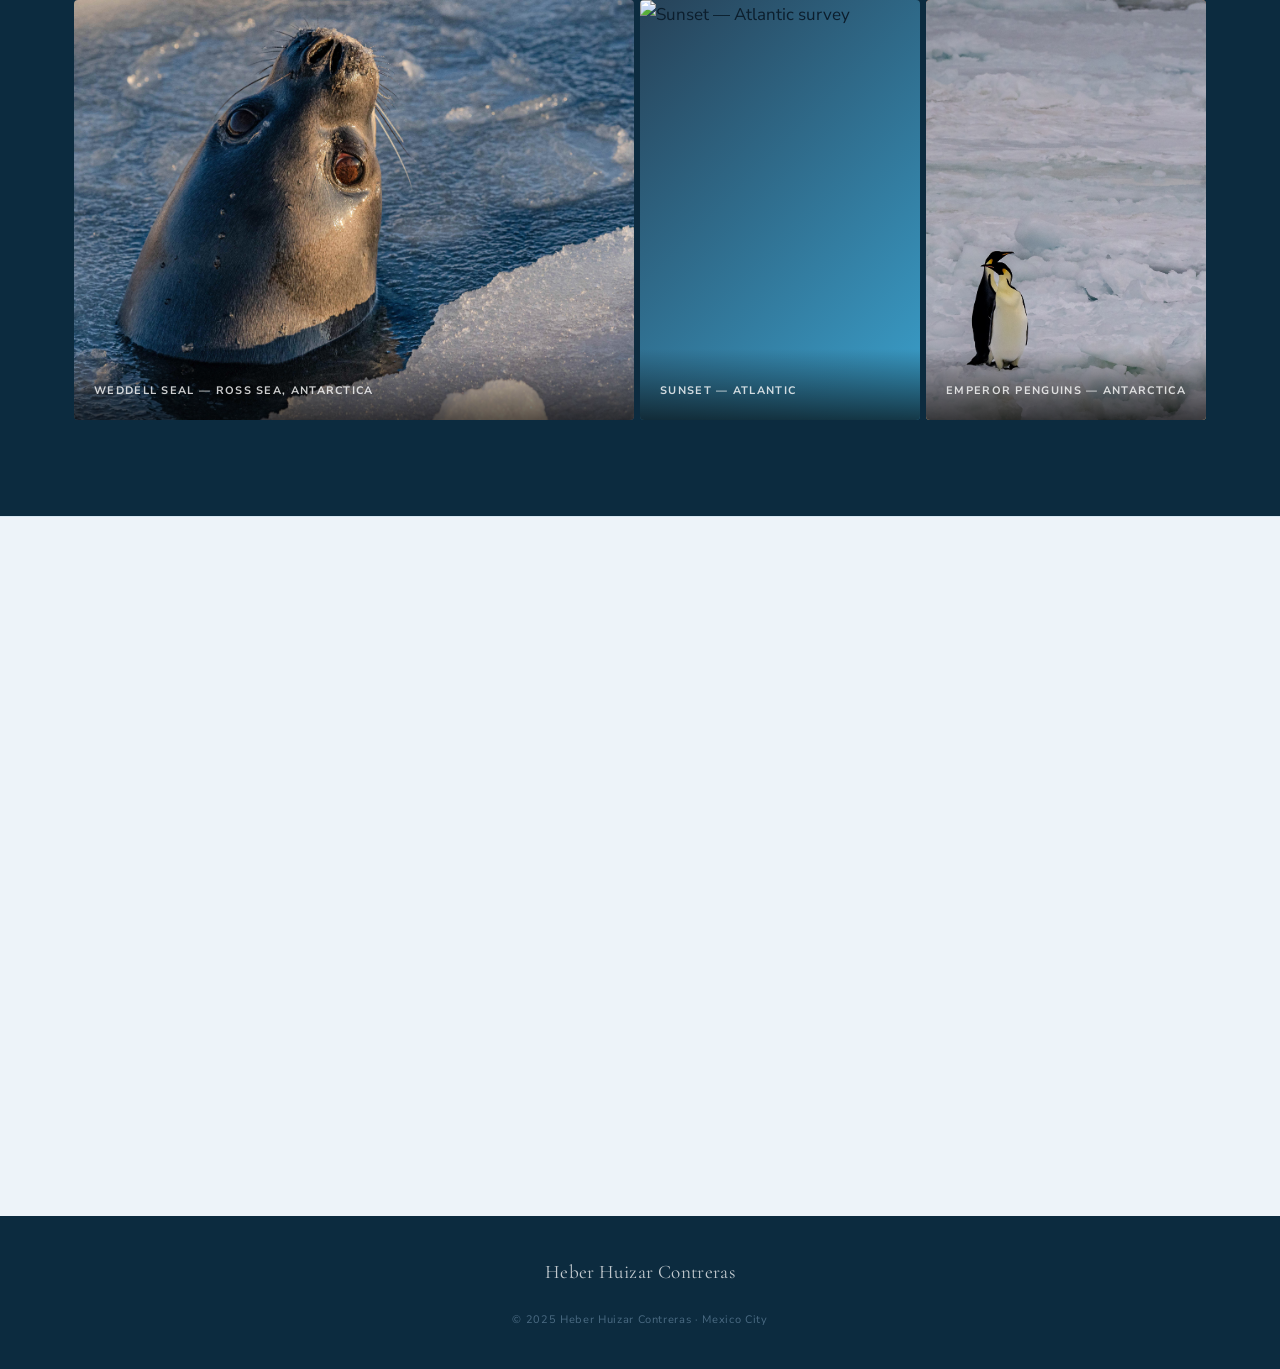
==== commit 7d226280: "Update index.html" ====
--- a/index.html
+++ b/index.html
@@ -163,7 +163,7 @@
         <div>
           <div class="pc-tag">Photography</div>
           <h2 class="pc-title">Field<br><em>Prints</em></h2>
-          <p class="pc-desc">Cetaceans, seabirds, and open ocean environments documented across survey programs. Available as fine art prints, multiple formats.</p>
+          <p class="pc-desc">Cetaceans, seabirds, and open ocean environments documented across several seas in the world. Available as fine art prints, multiple formats.</p>
         </div>
         <span class="pc-arrow">→</span>
       </div>
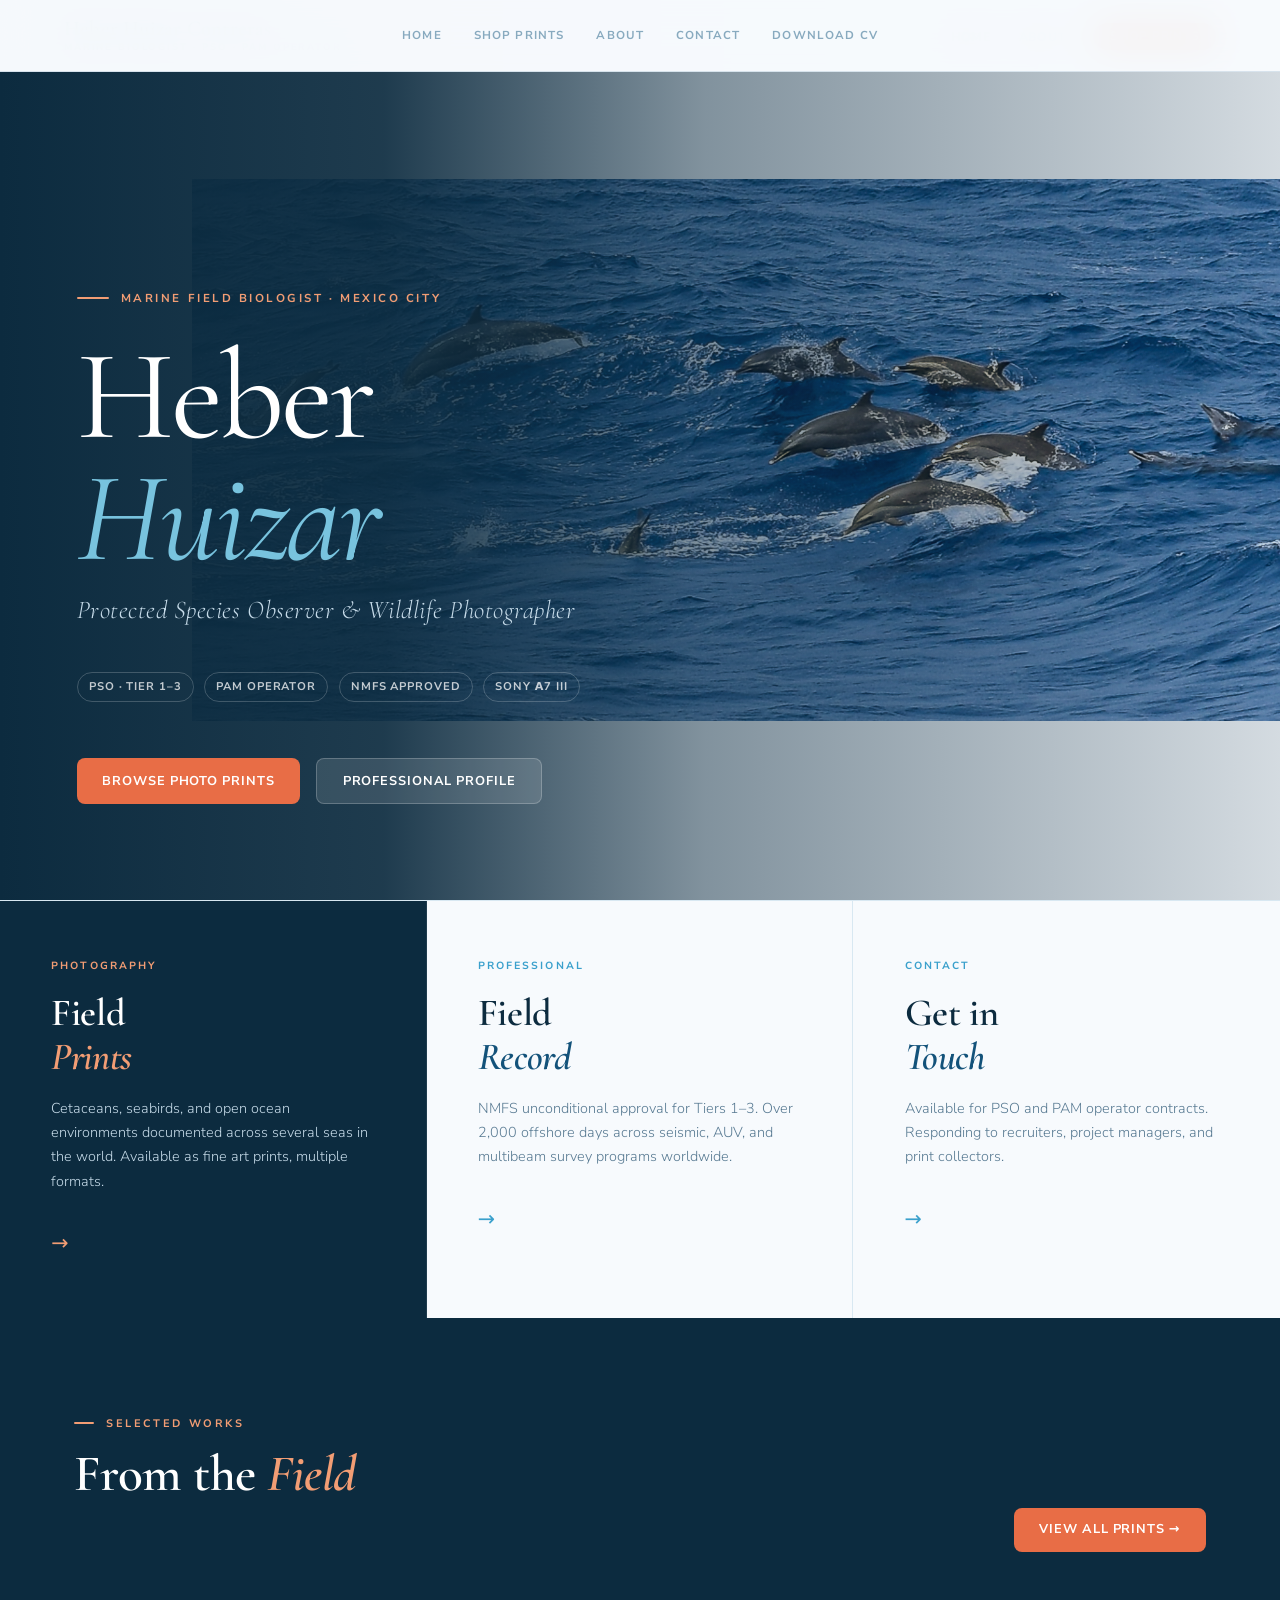
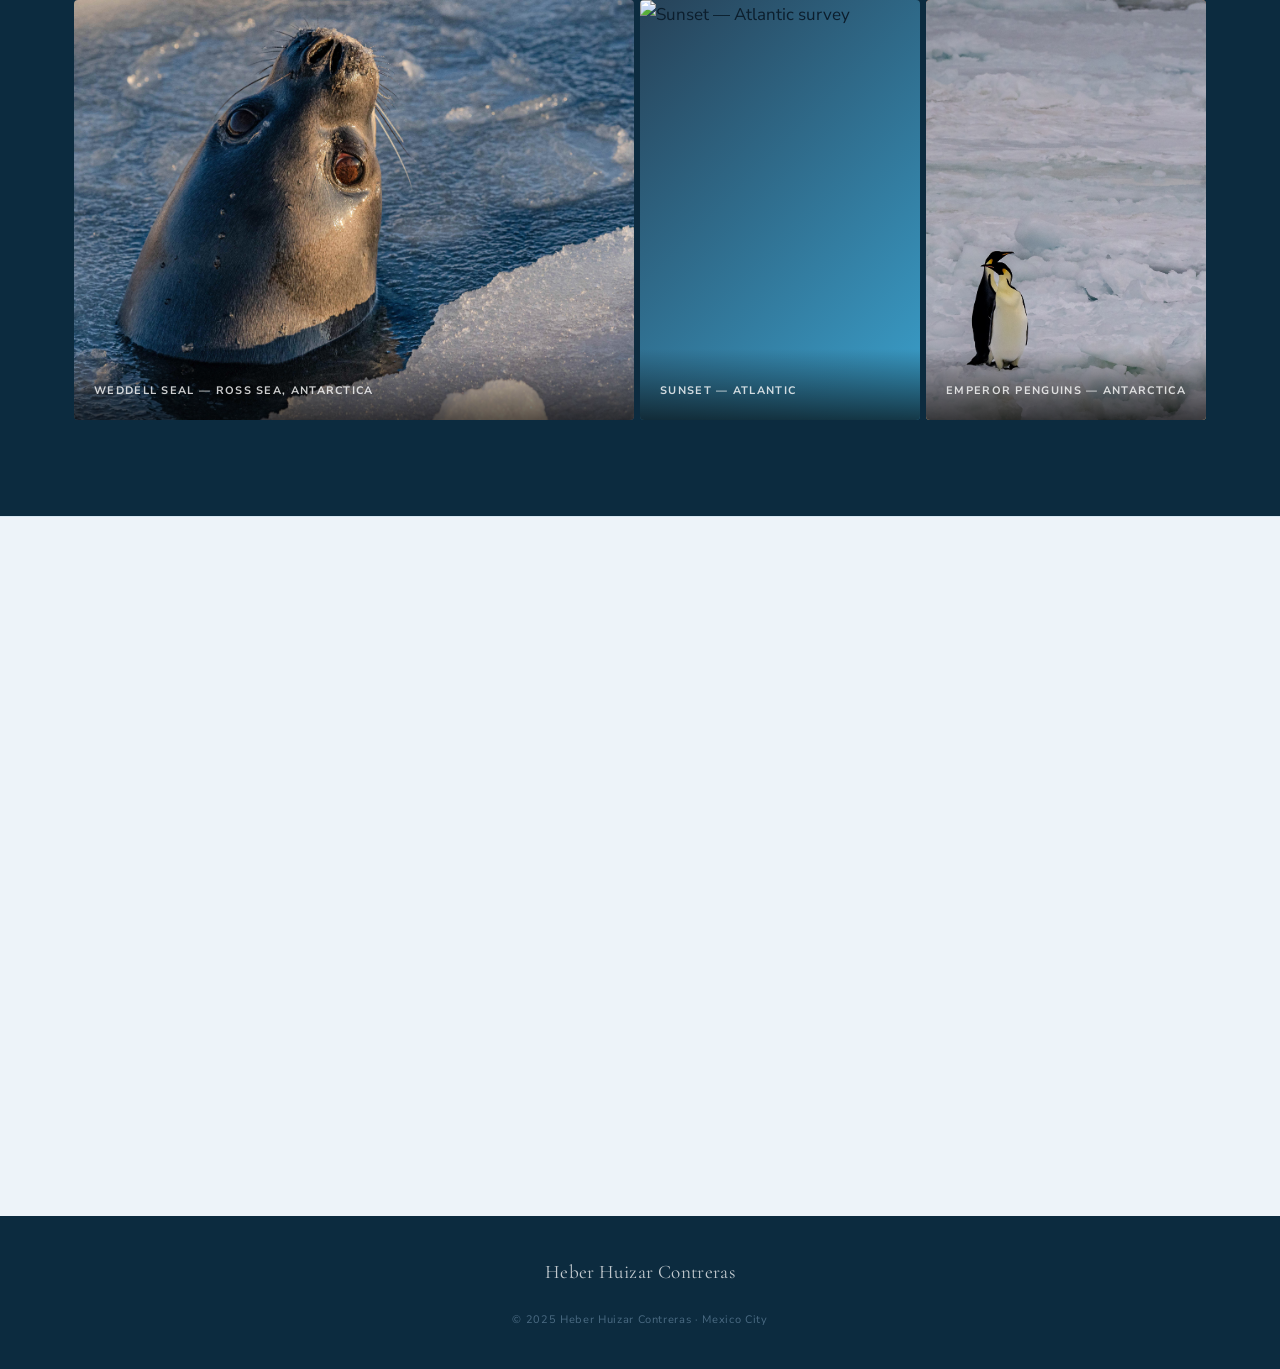
==== commit c8aab593: "Update index.html" ====
--- a/index.html
+++ b/index.html
@@ -20,7 +20,7 @@
       rgba(12,43,63,0.92) 30%, 
       rgba(12,43,63,0.5) 55%, 
       rgba(12,43,63,0.15) 100%),
-    url('hero-bg.jpg') center/cover no-repeat;
+    url('hero-bg.jpg') 100% center / 85% auto no-repeat;
 }
 .hero-content { position: relative; z-index: 1; max-width: var(--max-w); margin: 0 auto; width: 100%; }
 .hero-eyebrow {
@@ -246,7 +246,7 @@
     <a href="gallery.html">Shop Prints</a>
     <a href="about.html">About</a>
     <a href="about.html#contact">Contact</a>
-    <a href="Huizar_Contreras_CV.pdf" download>Download CV</a>
+    <a href="CV_HEBER_HUIZAR_PSO_PAM_2026.pdf" download>Download CV</a>
   </nav>
   <span class="footer-copy">© 2025 Heber Huizar Contreras · Mexico City</span>
 </footer>
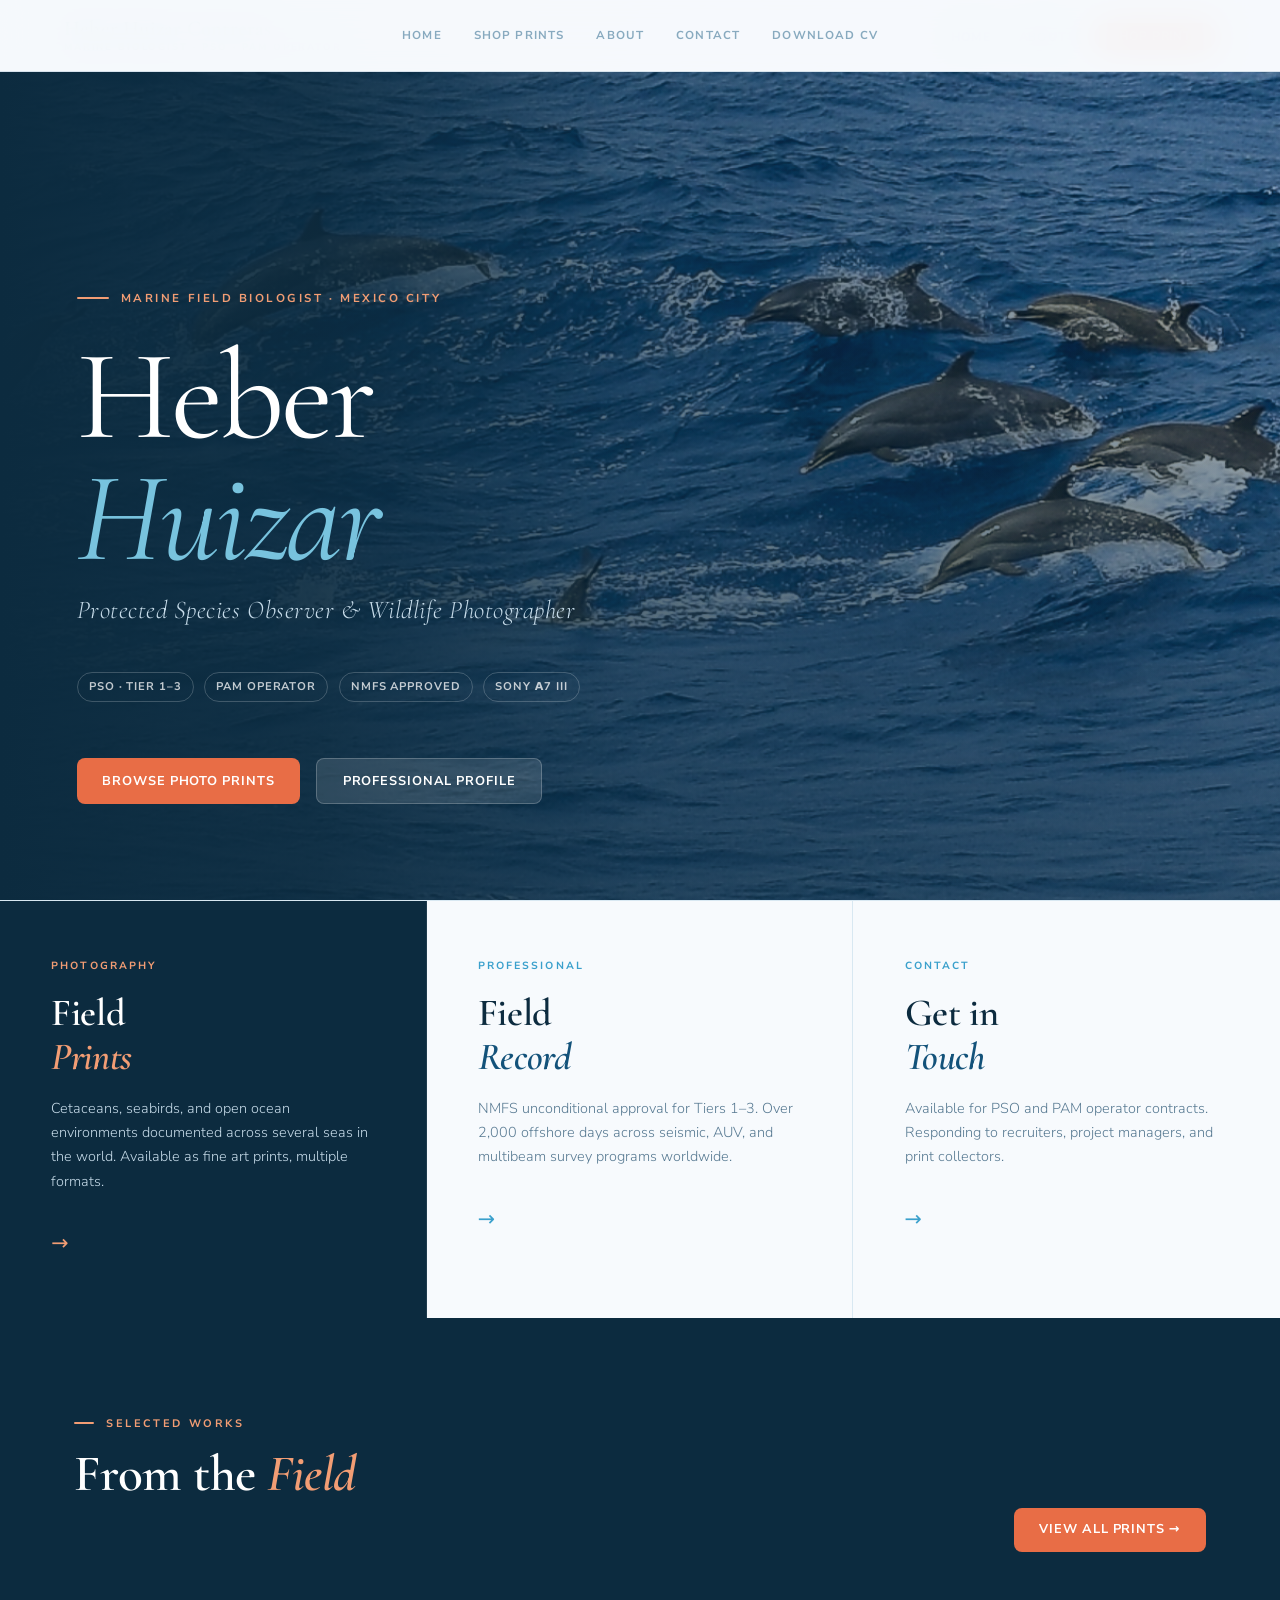
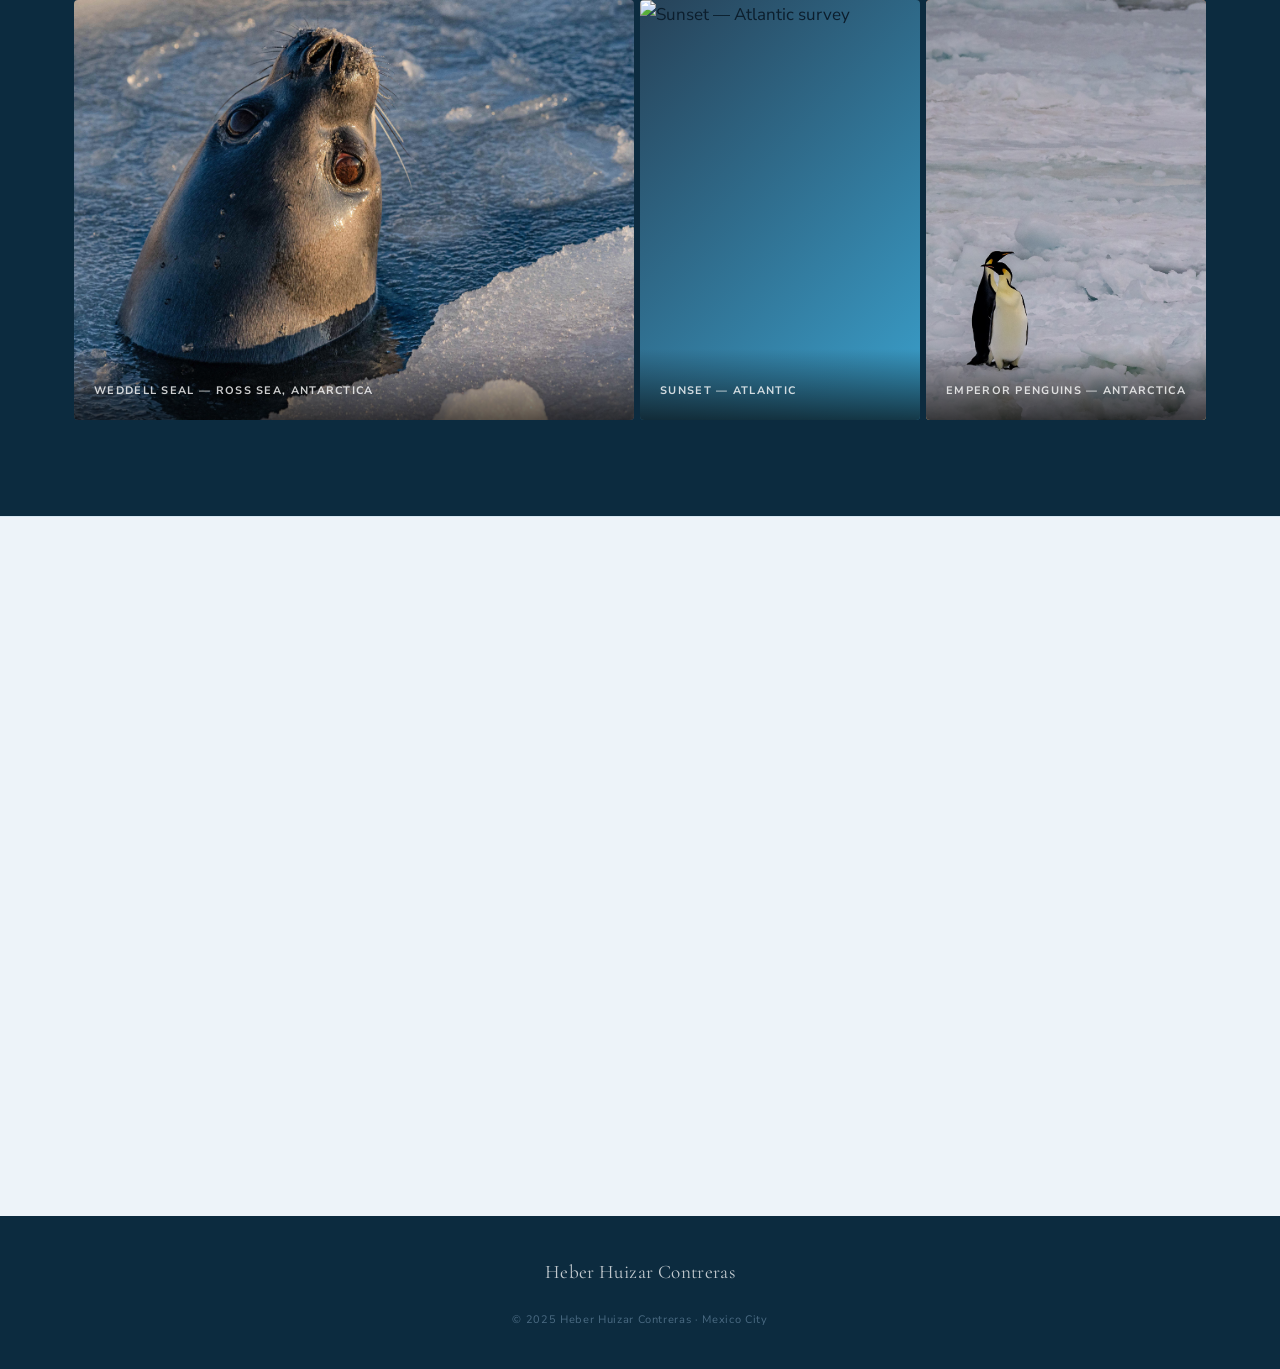
==== commit 0e846af9: "Update index.html" ====
--- a/index.html
+++ b/index.html
@@ -15,12 +15,13 @@
 .hero-photo-bg {
   position: absolute; inset: 0;
   background:
-    linear-gradient(90deg, 
-      rgba(12,43,63,1) 0%, 
-      rgba(12,43,63,0.92) 30%, 
-      rgba(12,43,63,0.5) 55%, 
-      rgba(12,43,63,0.15) 100%),
-    url('hero-bg.jpg') 100% center / 85% auto no-repeat;
+    linear-gradient(90deg,
+      rgba(12,43,63,1) 0%,
+      rgba(12,43,63,0.85) 25%,
+      rgba(12,43,63,0.4) 50%,
+      rgba(12,43,63,0.1) 100%),
+    linear-gradient(180deg, rgba(12,43,63,0.2) 0%, rgba(12,43,63,0.6) 100%),
+    url('hero-bg.jpg') 30% center/cover no-repeat;
 }
 .hero-content { position: relative; z-index: 1; max-width: var(--max-w); margin: 0 auto; width: 100%; }
 .hero-eyebrow {
